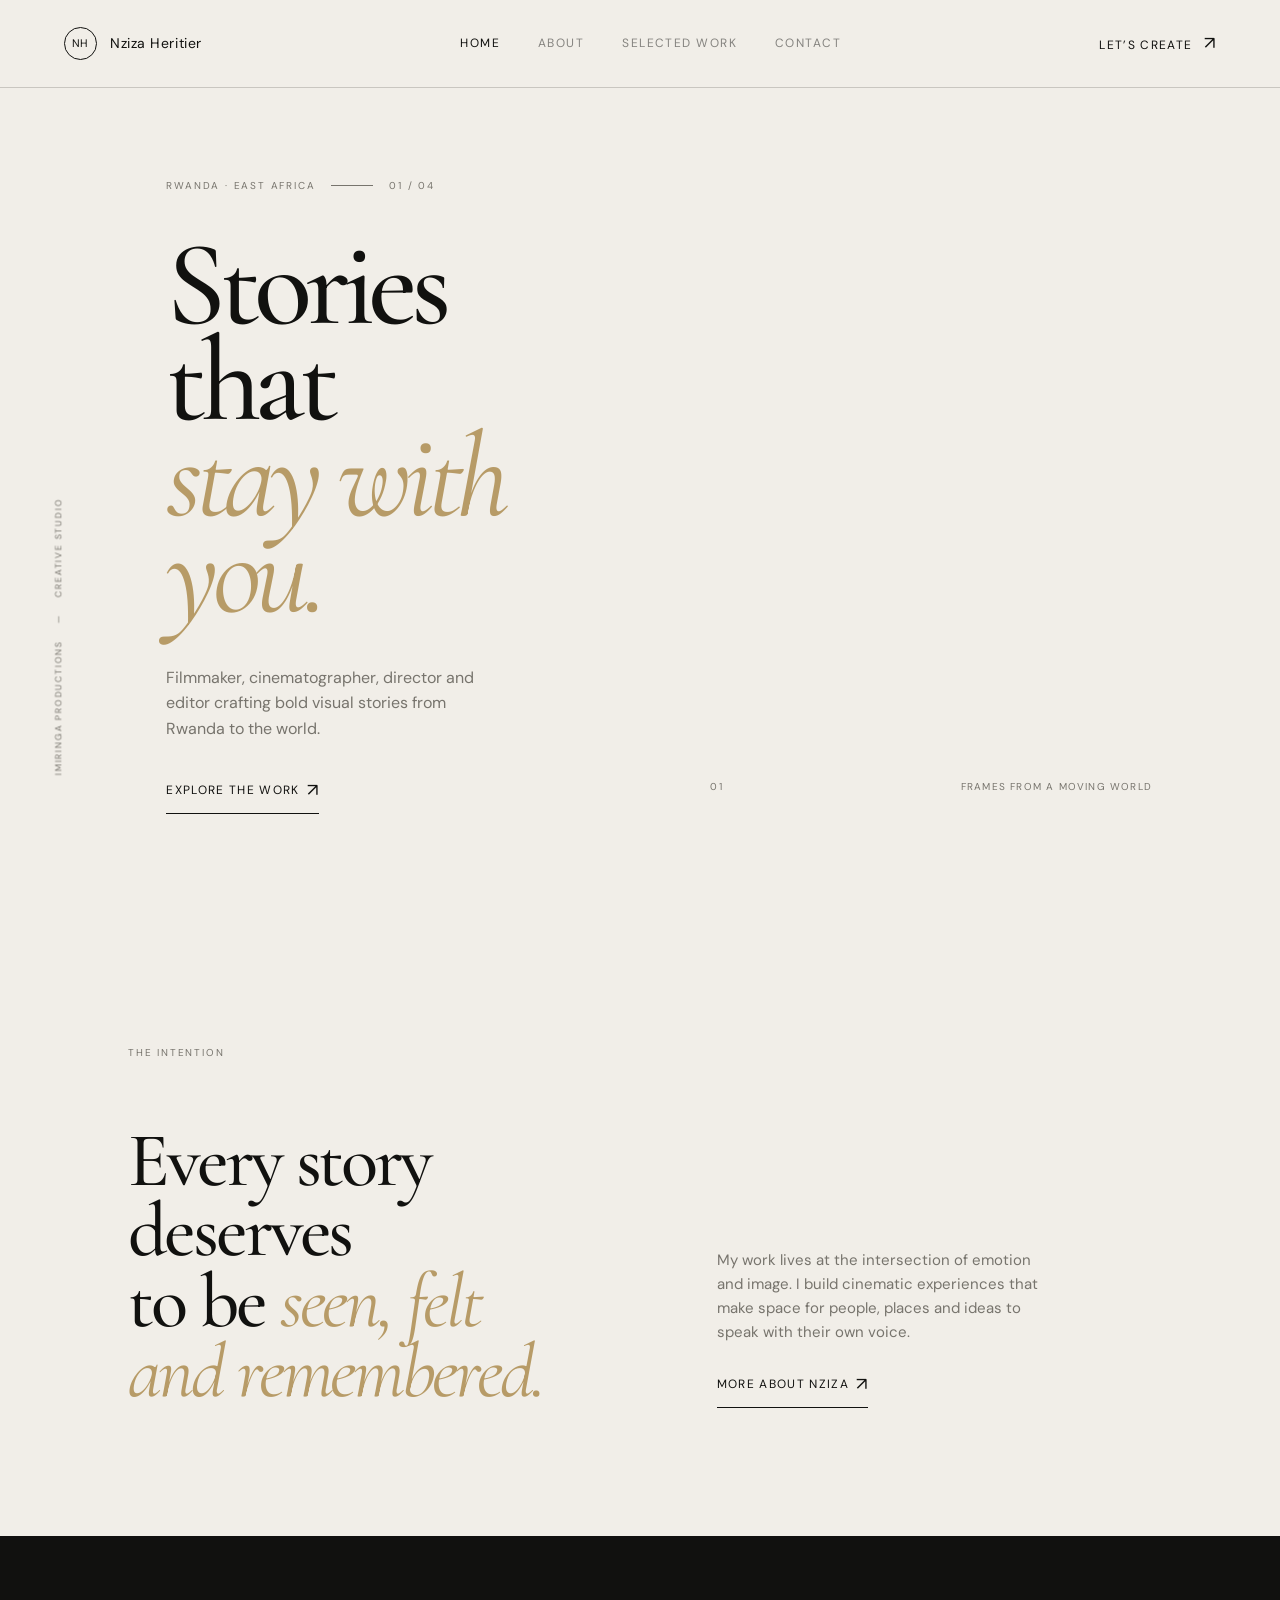
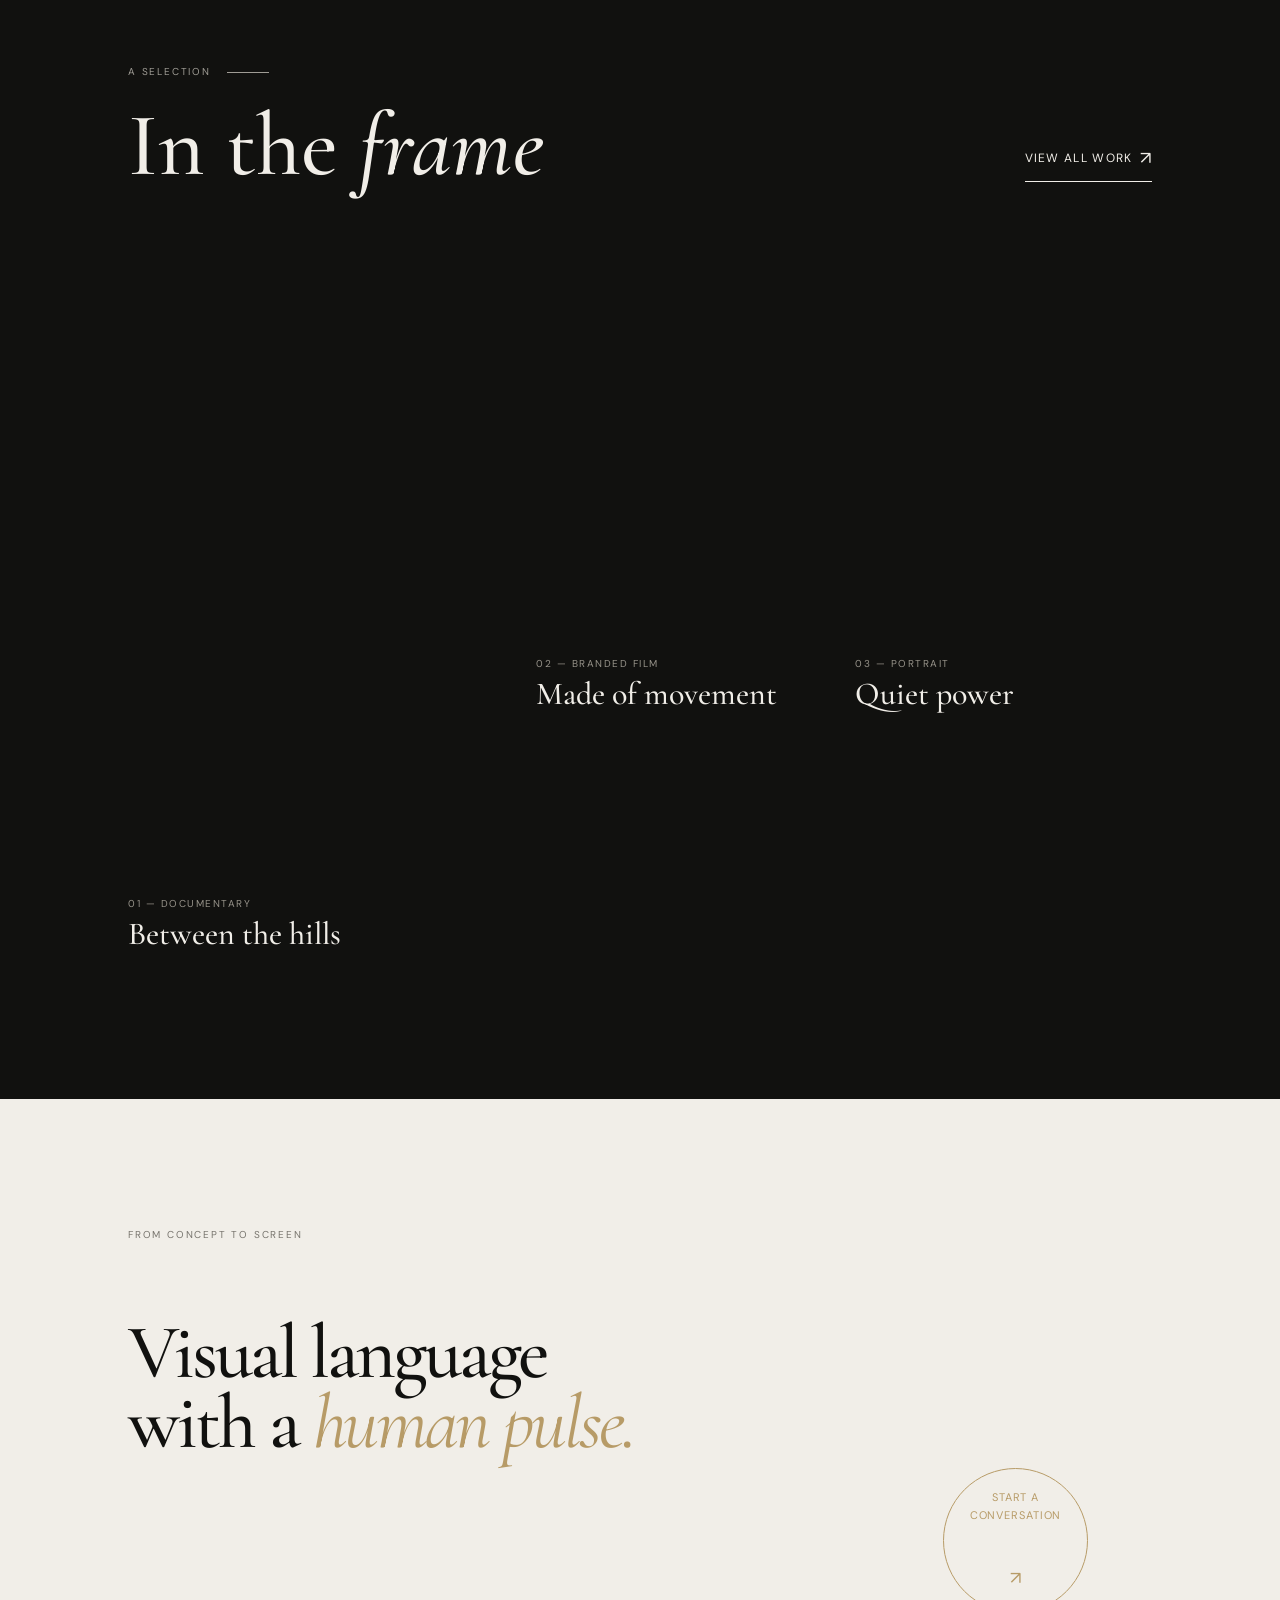
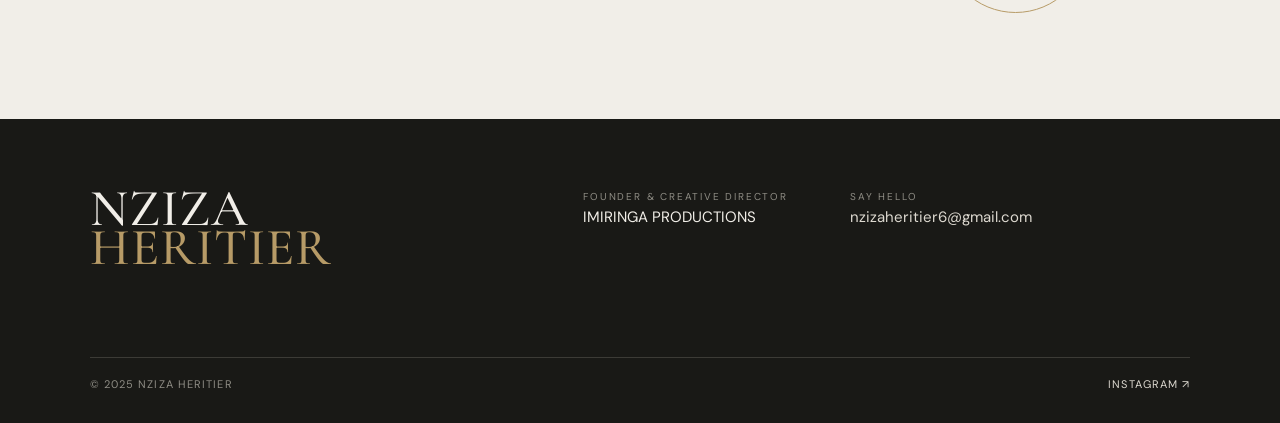
==== index.html @ 72ff12f5 "Create cinematic multi-page filmmaker portfolio website" ====
<!doctype html>
<html lang="en">
<head>
  <meta charset="UTF-8">
  <meta name="viewport" content="width=device-width, initial-scale=1.0">
  <meta name="description" content="Nziza Heritier — Rwandan filmmaker, cinematographer, director and editor. Founder of Imiringa Productions.">
  <meta name="theme-color" content="#11110f">
  <title>Nziza Heritier — Filmmaker & Cinematographer</title>
  <link rel="preconnect" href="https://fonts.googleapis.com">
  <link rel="preconnect" href="https://fonts.gstatic.com" crossorigin>
  <link href="https://fonts.googleapis.com/css2?family=Cormorant+Garamond:wght@400;500;600;700&family=DM+Sans:wght@400;500;600;700&display=swap" rel="stylesheet">
  <link rel="stylesheet" href="styles.css">
</head>
<body>
  <div class="cursor-glow"></div>
  <header class="site-header">
    <a class="brand" href="index.html" aria-label="Nziza Heritier home"><span>NH</span><em>Nziza Heritier</em></a>
    <button class="menu-toggle" aria-label="Open navigation"><span></span><span></span></button>
    <nav class="site-nav"><a class="active" href="index.html">Home</a><a href="about.html">About</a><a href="work.html">Selected work</a><a href="contact.html">Contact</a></nav>
    <a class="header-cta" href="contact.html">Let’s create <span>↗</span></a>
  </header>

  <main>
    <section class="hero home-hero">
      <div class="hero-copy reveal"><p class="eyebrow">Rwanda · East Africa <span class="line"></span> 01 / 04</p><h1>Stories that<br><i>stay with you.</i></h1><p class="hero-intro">Filmmaker, cinematographer, director and editor crafting bold visual stories from Rwanda to the world.</p><a class="text-link" href="work.html">Explore the work <span>↗</span></a></div>
      <div class="hero-image-wrap reveal delay-1"><div class="hero-image"></div><div class="image-caption"><span>01</span><span>Frames from a moving world</span></div></div>
      <div class="vertical-note">IMIRINGA PRODUCTIONS <span>—</span> CREATIVE STUDIO</div>
    </section>

    <section class="statement section-pad reveal"><p class="eyebrow">The intention</p><div class="statement-grid"><h2>Every story deserves<br>to be <i>seen, felt<br>and remembered.</i></h2><div><p>My work lives at the intersection of emotion and image. I build cinematic experiences that make space for people, places and ideas to speak with their own voice.</p><a class="text-link" href="about.html">More about Nziza <span>↗</span></a></div></div></section>

    <section class="selected section-pad dark-section"><div class="section-heading reveal"><div><p class="eyebrow">A selection <span class="line"></span></p><h2>In the <i>frame</i></h2></div><a class="text-link light-link" href="work.html">View all work <span>↗</span></a></div><div class="project-grid"><a class="project-card project-large reveal" href="work.html"><div class="project-photo photo-1"></div><div class="project-meta"><span>01 — Documentary</span><h3>Between the hills</h3></div></a><a class="project-card reveal delay-1" href="work.html"><div class="project-photo photo-2"></div><div class="project-meta"><span>02 — Branded film</span><h3>Made of movement</h3></div></a><a class="project-card reveal delay-2" href="work.html"><div class="project-photo photo-3"></div><div class="project-meta"><span>03 — Portrait</span><h3>Quiet power</h3></div></a></div></section>

    <section class="manifesto section-pad reveal"><p class="eyebrow">From concept to screen</p><h2>Visual language<br>with a <i>human pulse.</i></h2><a class="circle-link" href="contact.html">Start a<br>conversation <span>↗</span></a></section>
  </main>
  <footer class="site-footer"><div class="footer-brand">NZIZA<br><i>HERITIER</i></div><div><p class="eyebrow">Founder & Creative Director</p><p>IMIRINGA PRODUCTIONS</p></div><div><p class="eyebrow">Say hello</p><a href="mailto:nzizaheritier6@gmail.com">nzizaheritier6@gmail.com</a></div><div class="footer-bottom"><span>© 2025 Nziza Heritier</span><a href="https://www.instagram.com/heritier__nziza/" target="_blank" rel="noreferrer">Instagram ↗</a></div></footer>
  <script src="script.js"></script>
</body>
</html>
---- styles.css ----
*{box-sizing:border-box;margin:0;padding:0} :root{--ink:#11110f;--paper:#f1eee8;--muted:#77746d;--gold:#b79b67;--line:rgba(17,17,15,.18)}html{scroll-behavior:smooth}body{background:var(--paper);color:var(--ink);font-family:'DM Sans',sans-serif;font-size:15px;line-height:1.6;overflow-x:hidden}a{color:inherit;text-decoration:none}button{font:inherit}.site-header{height:88px;padding:0 5vw;display:flex;align-items:center;justify-content:space-between;border-bottom:1px solid var(--line);position:relative;z-index:5;background:var(--paper)}.brand{display:flex;gap:13px;align-items:center;font-size:14px}.brand span{display:grid;place-items:center;width:33px;height:33px;border:1px solid var(--ink);border-radius:50%;font-size:11px;letter-spacing:.08em}.brand em{font-style:normal;letter-spacing:.04em}.site-nav{display:flex;gap:38px;font-size:12px;text-transform:uppercase;letter-spacing:.12em}.site-nav a{opacity:.48;transition:.3s}.site-nav a:hover,.site-nav a.active{opacity:1}.header-cta,.text-link{font-size:12px;text-transform:uppercase;letter-spacing:.11em}.header-cta span,.text-link span{font-size:18px;margin-left:7px}.menu-toggle{display:none;background:none;border:0}.hero{min-height:calc(100vh - 88px);padding:7vw 10vw 8vw 13vw;display:grid;grid-template-columns:1fr 1fr;gap:8vw;position:relative;align-items:center}.eyebrow{font-size:10px;text-transform:uppercase;letter-spacing:.18em;color:var(--muted);display:flex;align-items:center;gap:16px}.line{height:1px;width:42px;background:currentColor;display:inline-block}.hero h1,.page-hero h1{font-family:'Cormorant Garamond',serif;font-size:clamp(72px,9.4vw,150px);font-weight:500;line-height:.8;letter-spacing:-.055em;margin:43px 0}.hero h1 i,.page-hero h1 i,.statement h2 i,.manifesto h2 i,.bio h2 i,.studio h2 i{font-weight:400;color:var(--gold)}.hero-intro{max-width:340px;color:var(--muted);font-size:16px;margin-bottom:35px}.text-link{display:inline-flex;align-items:center;border-bottom:1px solid var(--ink);padding-bottom:8px}.hero-image-wrap{position:relative}.hero-image,.portrait-photo{background:url('https://images.unsplash.com/photo-1485846234645-a62644f84728?auto=format&fit=crop&w=1200&q=85') center/cover;min-height:570px;filter:grayscale(100%);transition:filter .6s}.hero-image:hover,.portrait-photo:hover{filter:grayscale(20%)}.image-caption{display:flex;justify-content:space-between;font-size:10px;text-transform:uppercase;letter-spacing:.12em;color:var(--muted);padding-top:13px}.vertical-note{position:absolute;left:4vw;bottom:11vw;writing-mode:vertical-rl;transform:rotate(180deg);font-size:9px;letter-spacing:.2em;color:var(--muted)}.vertical-note span{padding:13px 0}.section-pad{padding:10vw 10vw}.statement-grid{display:grid;grid-template-columns:1fr 1fr;gap:12vw;margin-top:65px}.statement h2,.manifesto h2{font:500 clamp(48px,6vw,88px)/.92 'Cormorant Garamond',serif;letter-spacing:-.04em}.statement-grid>div{max-width:330px;align-self:end}.statement-grid p,.bio-copy>p,.studio-copy>p{color:var(--muted);margin-bottom:26px}.dark-section{background:var(--ink);color:var(--paper)}.dark-section .eyebrow,.dark-section .muted{color:#9f9c95}.section-heading{display:flex;justify-content:space-between;align-items:end;margin-bottom:70px}.section-heading h2{font:500 clamp(60px,7vw,100px)/.8 'Cormorant Garamond',serif;margin-top:30px}.light-link{border-color:var(--paper)}.project-grid{display:grid;grid-template-columns:1.3fr 1fr 1fr;gap:22px;align-items:start}.project-card{display:block}.project-large{margin-top:80px}.project-photo{height:380px;background-size:cover;background-position:center;filter:grayscale(100%);transition:.6s}.project-card:hover .project-photo,.gallery-item:hover .gallery-photo{filter:grayscale(15%);transform:scale(1.015)}.photo-1{background-image:url('https://images.unsplash.com/photo-1533929736458-ca588d08c8be?auto=format&fit=crop&w=1400&q=85')}.photo-2{background-image:url('https://images.unsplash.com/photo-1492684223066-81342ee5ff30?auto=format&fit=crop&w=1000&q=85')}.photo-3{background-image:url('https://images.unsplash.com/photo-1500648767791-00dcc994a43e?auto=format&fit=crop&w=1000&q=85')}.project-large .project-photo{height:540px}.project-meta{padding:18px 0}.project-meta span,.gallery-info>span{font-size:10px;text-transform:uppercase;letter-spacing:.15em;color:#97938a}.project-meta h3{font:500 32px 'Cormorant Garamond',serif}.manifesto{min-height:620px;position:relative}.manifesto h2{margin-top:75px}.circle-link{position:absolute;right:15%;bottom:17%;width:145px;height:145px;border:1px solid var(--gold);border-radius:50%;display:grid;place-items:center;text-align:center;font-size:11px;text-transform:uppercase;letter-spacing:.08em;color:var(--gold);transition:.4s}.circle-link:hover{background:var(--gold);color:var(--ink);transform:rotate(10deg)}.circle-link span{font-size:18px}.site-footer{background:#191916;color:var(--paper);padding:70px 7vw 30px;display:grid;grid-template-columns:2fr 1fr 1.5fr;gap:40px;position:relative}.site-footer .eyebrow{color:#8f8d85}.site-footer a{color:#ddd9d0}.footer-brand{font:500 52px/.75 'Cormorant Garamond',serif;letter-spacing:.02em}.footer-brand i{color:var(--gold);font-style:normal}.footer-bottom{grid-column:1/-1;border-top:1px solid #3c3b36;margin-top:50px;padding-top:18px;display:flex;justify-content:space-between;font-size:11px;color:#8f8d85;text-transform:uppercase;letter-spacing:.1em}.page-hero{padding-top:9vw;padding-bottom:10vw}.page-hero h1{margin-bottom:45px}.page-lede{max-width:455px;margin-left:30%;font-size:18px;color:var(--muted)}.bio{display:grid;grid-template-columns:1fr 1fr;gap:10vw;align-items:center}.portrait-photo{min-height:650px;background-image:url('https://avatars.githubusercontent.com/u/196375174?v=4')}.bio h2,.studio h2{font:500 clamp(60px,7vw,105px)/.78 'Cormorant Garamond',serif;margin:45px 0}.signature{font:italic 55px 'Cormorant Garamond',serif;color:var(--gold);margin-top:50px}.studio{display:grid;grid-template-columns:1fr 1.5fr;gap:15vw;align-items:center}.studio-mark{display:flex;flex-direction:column;align-items:center;gap:20px;letter-spacing:.25em;text-align:center;font-size:10px}.studio-mark img{width:130px;height:130px}.studio h2{margin-top:35px}.studio-copy>p{max-width:500px;color:#aaa79d}.service-list{display:grid;grid-template-columns:repeat(3,1fr);gap:50px;margin-top:70px}.service-list div{border-top:1px solid var(--line);padding-top:20px}.service-list span{color:var(--gold);font-size:12px}.service-list h3{font:500 36px 'Cormorant Garamond',serif;margin:30px 0 10px}.service-list p{color:var(--muted);max-width:220px}.work-title{padding-bottom:7vw}.work-gallery{padding-top:2vw}.gallery-item{display:grid;grid-template-columns:1.35fr 1fr;gap:10vw;align-items:center;margin-bottom:15vw}.gallery-item.reverse{grid-template-columns:1fr 1.35fr}.gallery-item.reverse .gallery-photo{order:2}.gallery-photo{height:580px;background-size:cover;background-position:center;filter:grayscale(100%);transition:.6s}.gallery-info h2{font:500 clamp(50px,6vw,90px)/.85 'Cormorant Garamond',serif;margin:28px 0}.gallery-info p{max-width:300px;color:var(--muted)}.contact-hero{padding-bottom:11vw}.contact-hero h1{margin-bottom:55px}.contact-details{display:grid;grid-template-columns:1.5fr 1.5fr 1fr;gap:7vw}.contact-block{border-top:1px solid #44433e;padding-top:25px}.big-link{display:block;font:400 clamp(21px,2.2vw,32px) 'Cormorant Garamond',serif;margin:25px 0}.big-link:hover,.social-link:hover{color:var(--gold)}.social-link{display:flex;justify-content:space-between;align-items:center;border-bottom:1px solid #44433e;padding:18px 0;font:25px 'Cormorant Garamond',serif}.instagram-icon{font:30px sans-serif}.reveal{opacity:0;transform:translateY(24px);animation:rise .9s forwards}.delay-1{animation-delay:.15s}.delay-2{animation-delay:.3s}@keyframes rise{to{opacity:1;transform:none}}@media(max-width:800px){.site-header{height:72px}.site-nav{display:none;position:absolute;top:72px;left:0;right:0;background:var(--paper);flex-direction:column;padding:30px 7vw;gap:20px;border-bottom:1px solid var(--line)}.site-nav.open{display:flex}.header-cta{display:none}.menu-toggle{display:flex;flex-direction:column;gap:6px}.menu-toggle span{width:24px;height:1px;background:var(--ink)}.hero{display:block;padding:18vw 7vw 20vw;min-height:auto}.hero h1{font-size:80px;margin:38px 0}.hero-image-wrap{margin-top:65px}.hero-image{min-height:450px}.vertical-note{display:none}.section-pad{padding:20vw 7vw}.statement-grid,.bio,.studio,.contact-details{grid-template-columns:1fr;gap:55px}.statement-grid{margin-top:40px}.project-grid{grid-template-columns:1fr;gap:40px}.project-large{margin-top:0}.project-photo,.project-large .project-photo{height:420px}.section-heading{display:block;margin-bottom:45px}.section-heading .text-link{margin-top:30px}.manifesto{min-height:550px}.circle-link{right:10%;bottom:12%}.site-footer{grid-template-columns:1fr;gap:28px;padding:55px 7vw 25px}.footer-bottom{grid-column:auto;margin-top:25px;flex-direction:column;gap:12px}.page-hero{padding-top:20vw}.page-hero h1{font-size:80px}.page-lede{margin-left:0}.portrait-photo{min-height:470px}.bio h2,.studio h2{margin:20px 0 35px}.service-list{grid-template-columns:1fr;gap:25px;margin-top:45px}.gallery-item,.gallery-item.reverse{grid-template-columns:1fr;gap:35px;margin-bottom:25vw}.gallery-item.reverse .gallery-photo{order:0}.gallery-photo{height:400px}.gallery-info h2{font-size:62px}.contact-hero h1{font-size:72px}}
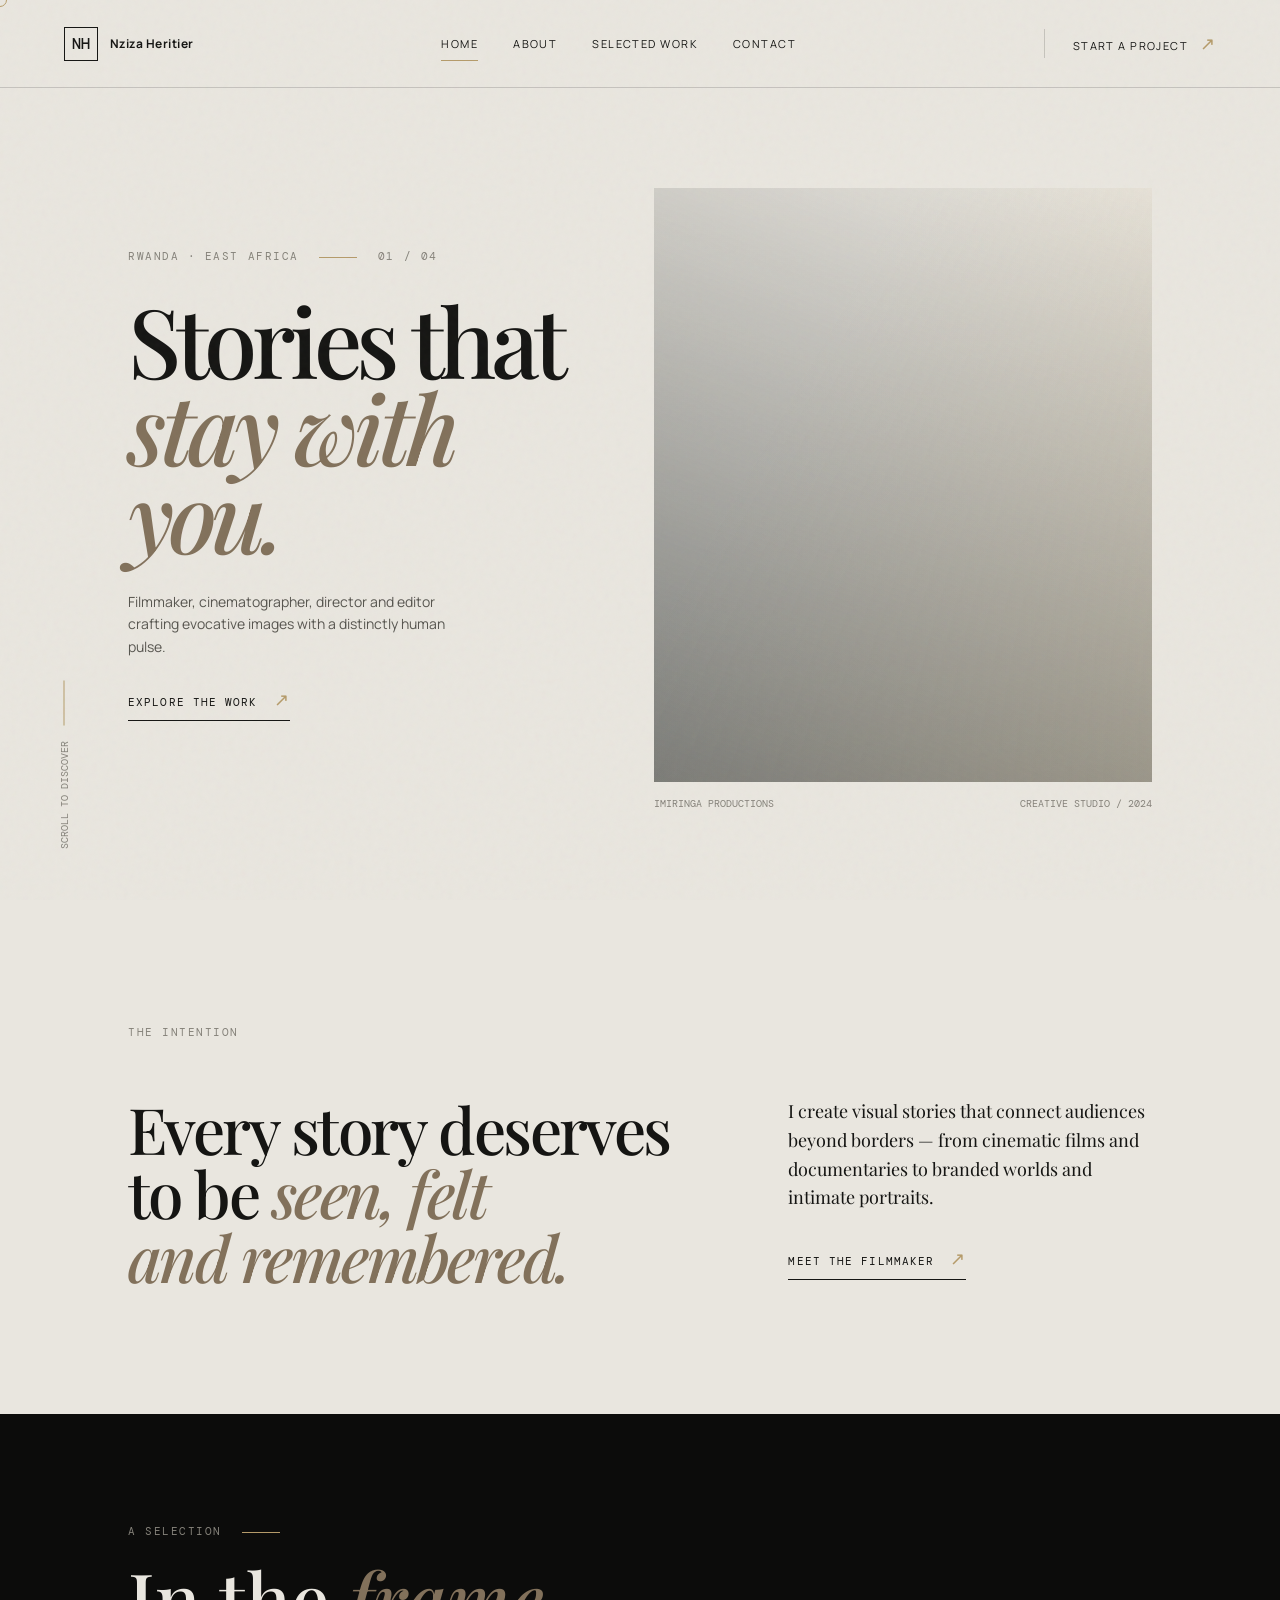
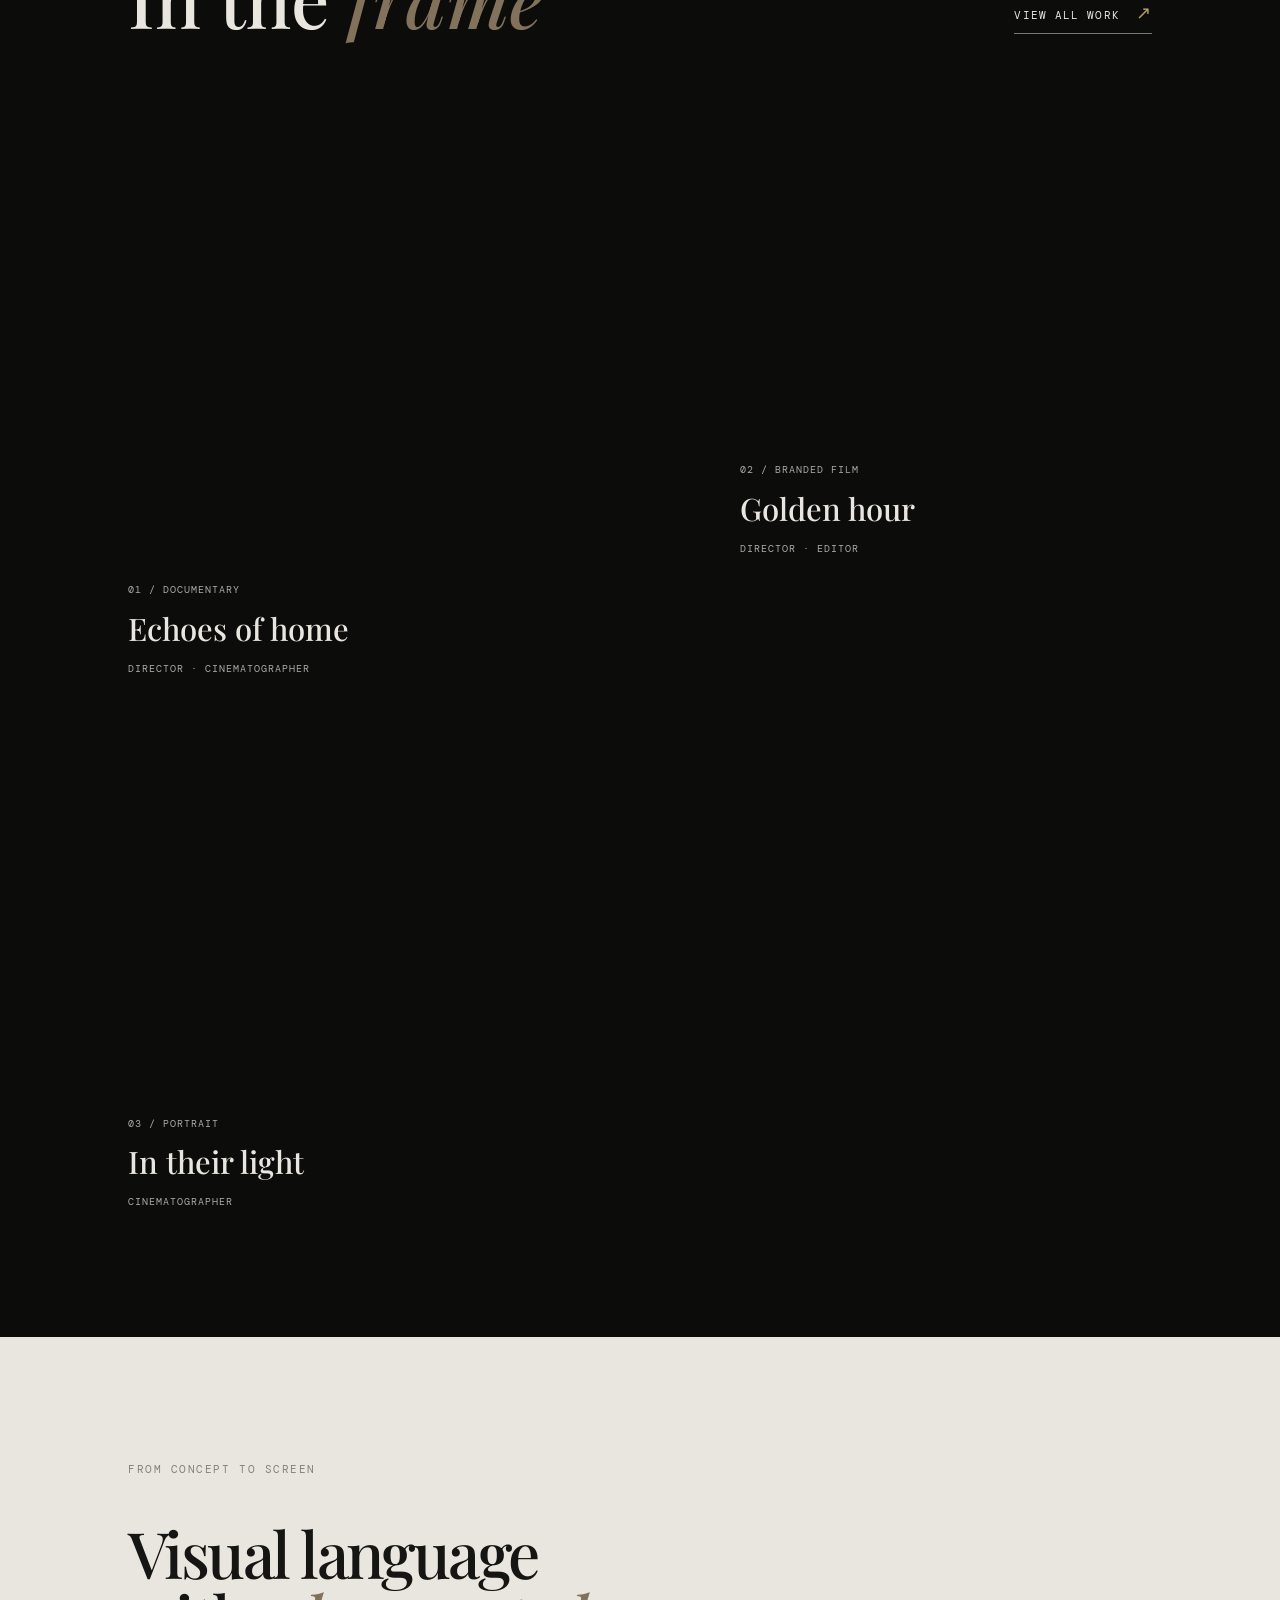
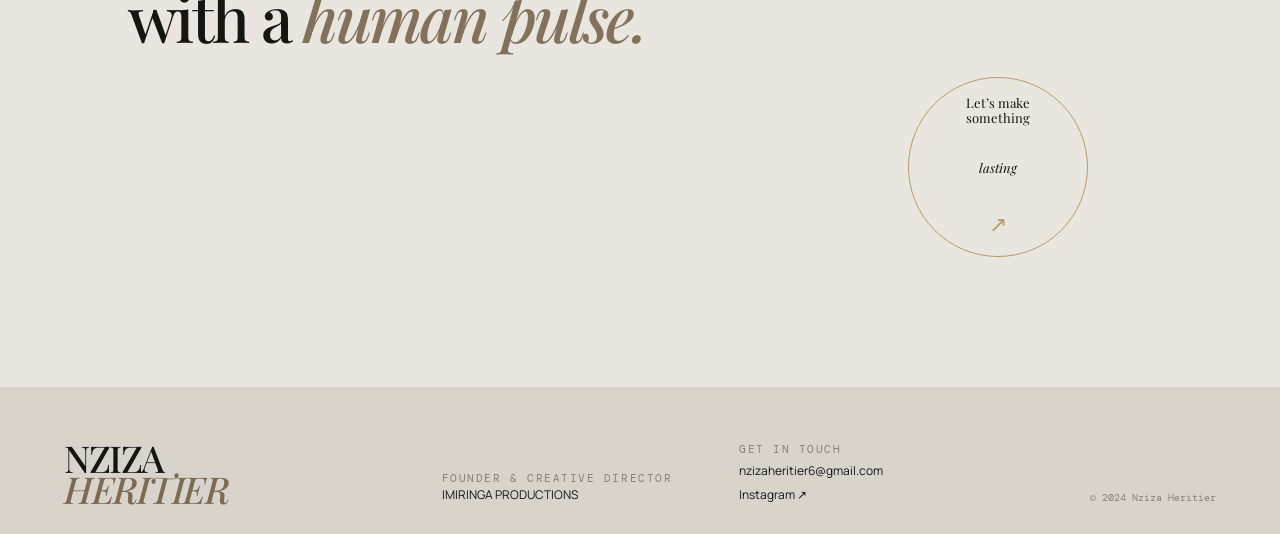
==== commit 398c605e: "Create cinematic luxury portfolio website for Nziza Heritier and Imiringa Productions." ====
--- a/index.html
+++ b/index.html
@@ -4,36 +4,32 @@
   <meta charset="UTF-8">
   <meta name="viewport" content="width=device-width, initial-scale=1.0">
   <meta name="description" content="Nziza Heritier — Rwandan filmmaker, cinematographer, director and editor. Founder of Imiringa Productions.">
-  <meta name="theme-color" content="#11110f">
+  <meta name="theme-color" content="#0c0c0b">
   <title>Nziza Heritier — Filmmaker & Cinematographer</title>
   <link rel="preconnect" href="https://fonts.googleapis.com">
   <link rel="preconnect" href="https://fonts.gstatic.com" crossorigin>
-  <link href="https://fonts.googleapis.com/css2?family=Cormorant+Garamond:wght@400;500;600;700&family=DM+Sans:wght@400;500;600;700&display=swap" rel="stylesheet">
+  <link href="https://fonts.googleapis.com/css2?family=DM+Mono:wght@400;500&family=Manrope:wght@400;500;600;700&family=Playfair+Display:ital,wght@0,500;0,600;1,500;1,600&display=swap" rel="stylesheet">
   <link rel="stylesheet" href="styles.css">
 </head>
 <body>
-  <div class="cursor-glow"></div>
+  <div class="noise"></div><div class="cursor"></div>
   <header class="site-header">
-    <a class="brand" href="index.html" aria-label="Nziza Heritier home"><span>NH</span><em>Nziza Heritier</em></a>
-    <button class="menu-toggle" aria-label="Open navigation"><span></span><span></span></button>
+    <a class="logo" href="index.html"><span>NH</span><b>Nziza Heritier</b></a>
+    <button class="menu-toggle" aria-label="Toggle navigation"><i></i><i></i></button>
     <nav class="site-nav"><a class="active" href="index.html">Home</a><a href="about.html">About</a><a href="work.html">Selected work</a><a href="contact.html">Contact</a></nav>
-    <a class="header-cta" href="contact.html">Let’s create <span>↗</span></a>
+    <a class="nav-cta" href="contact.html">Start a project <span>↗</span></a>
   </header>
-
   <main>
     <section class="hero home-hero">
-      <div class="hero-copy reveal"><p class="eyebrow">Rwanda · East Africa <span class="line"></span> 01 / 04</p><h1>Stories that<br><i>stay with you.</i></h1><p class="hero-intro">Filmmaker, cinematographer, director and editor crafting bold visual stories from Rwanda to the world.</p><a class="text-link" href="work.html">Explore the work <span>↗</span></a></div>
-      <div class="hero-image-wrap reveal delay-1"><div class="hero-image"></div><div class="image-caption"><span>01</span><span>Frames from a moving world</span></div></div>
-      <div class="vertical-note">IMIRINGA PRODUCTIONS <span>—</span> CREATIVE STUDIO</div>
+      <div class="hero-content reveal"><p class="kicker">Rwanda · East Africa <span></span> 01 / 04</p><h1>Stories that<br><em>stay with you.</em></h1><p class="hero-desc">Filmmaker, cinematographer, director and editor crafting evocative images with a distinctly human pulse.</p><a class="text-link" href="work.html">Explore the work <span>↗</span></a></div>
+      <div class="hero-visual reveal delay-1"><div class="hero-image"></div><div class="image-meta"><span>IMIRINGA PRODUCTIONS</span><span>Creative studio / 2024</span></div></div>
+      <div class="scroll-cue"><span>Scroll to discover</span><i></i></div>
     </section>
-
-    <section class="statement section-pad reveal"><p class="eyebrow">The intention</p><div class="statement-grid"><h2>Every story deserves<br>to be <i>seen, felt<br>and remembered.</i></h2><div><p>My work lives at the intersection of emotion and image. I build cinematic experiences that make space for people, places and ideas to speak with their own voice.</p><a class="text-link" href="about.html">More about Nziza <span>↗</span></a></div></div></section>
-
-    <section class="selected section-pad dark-section"><div class="section-heading reveal"><div><p class="eyebrow">A selection <span class="line"></span></p><h2>In the <i>frame</i></h2></div><a class="text-link light-link" href="work.html">View all work <span>↗</span></a></div><div class="project-grid"><a class="project-card project-large reveal" href="work.html"><div class="project-photo photo-1"></div><div class="project-meta"><span>01 — Documentary</span><h3>Between the hills</h3></div></a><a class="project-card reveal delay-1" href="work.html"><div class="project-photo photo-2"></div><div class="project-meta"><span>02 — Branded film</span><h3>Made of movement</h3></div></a><a class="project-card reveal delay-2" href="work.html"><div class="project-photo photo-3"></div><div class="project-meta"><span>03 — Portrait</span><h3>Quiet power</h3></div></a></div></section>
-
-    <section class="manifesto section-pad reveal"><p class="eyebrow">From concept to screen</p><h2>Visual language<br>with a <i>human pulse.</i></h2><a class="circle-link" href="contact.html">Start a<br>conversation <span>↗</span></a></section>
+    <section class="intro section-pad reveal"><p class="kicker">The intention</p><div class="intro-grid"><h2>Every story deserves<br>to be <em>seen, felt<br>and remembered.</em></h2><div><p class="large-copy">I create visual stories that connect audiences beyond borders — from cinematic films and documentaries to branded worlds and intimate portraits.</p><a class="text-link" href="about.html">Meet the filmmaker <span>↗</span></a></div></div></section>
+    <section class="dark-section section-pad selected"><div class="section-top reveal"><div><p class="kicker">A selection <span></span></p><h2>In the <em>frame</em></h2></div><a class="text-link light" href="work.html">View all work <span>↗</span></a></div><div class="project-grid"><a class="project-card project-a reveal" href="work.html"><div class="project-image"></div><div class="project-info"><span>01 / Documentary</span><h3>Echoes of home</h3><small>Director · Cinematographer</small></div></a><a class="project-card project-b reveal delay-1" href="work.html"><div class="project-image"></div><div class="project-info"><span>02 / Branded film</span><h3>Golden hour</h3><small>Director · Editor</small></div></a><a class="project-card project-c reveal delay-2" href="work.html"><div class="project-image"></div><div class="project-info"><span>03 / Portrait</span><h3>In their light</h3><small>Cinematographer</small></div></a></div></section>
+    <section class="closing section-pad reveal"><p class="kicker">From concept to screen</p><h2>Visual language<br>with a <em>human pulse.</em></h2><a class="round-link" href="contact.html">Let’s make<br>something <em>lasting</em> <b>↗</b></a></section>
   </main>
-  <footer class="site-footer"><div class="footer-brand">NZIZA<br><i>HERITIER</i></div><div><p class="eyebrow">Founder & Creative Director</p><p>IMIRINGA PRODUCTIONS</p></div><div><p class="eyebrow">Say hello</p><a href="mailto:nzizaheritier6@gmail.com">nzizaheritier6@gmail.com</a></div><div class="footer-bottom"><span>© 2025 Nziza Heritier</span><a href="https://www.instagram.com/heritier__nziza/" target="_blank" rel="noreferrer">Instagram ↗</a></div></footer>
+  <footer class="footer"><div class="footer-name">NZIZA<br><em>HERITIER</em></div><div><p class="kicker">Founder & Creative Director</p><p>IMIRINGA PRODUCTIONS</p></div><div><p class="kicker">Get in touch</p><a href="mailto:nzizaheritier6@gmail.com">nzizaheritier6@gmail.com</a><a href="https://www.instagram.com/heritier__nziza/" target="_blank" rel="noreferrer">Instagram ↗</a></div><small>© 2024 Nziza Heritier</small></footer>
   <script src="script.js"></script>
 </body>
 </html>
--- a/styles.css
+++ b/styles.css
@@ -1 +1 @@
-*{box-sizing:border-box;margin:0;padding:0} :root{--ink:#11110f;--paper:#f1eee8;--muted:#77746d;--gold:#b79b67;--line:rgba(17,17,15,.18)}html{scroll-behavior:smooth}body{background:var(--paper);color:var(--ink);font-family:'DM Sans',sans-serif;font-size:15px;line-height:1.6;overflow-x:hidden}a{color:inherit;text-decoration:none}button{font:inherit}.site-header{height:88px;padding:0 5vw;display:flex;align-items:center;justify-content:space-between;border-bottom:1px solid var(--line);position:relative;z-index:5;background:var(--paper)}.brand{display:flex;gap:13px;align-items:center;font-size:14px}.brand span{display:grid;place-items:center;width:33px;height:33px;border:1px solid var(--ink);border-radius:50%;font-size:11px;letter-spacing:.08em}.brand em{font-style:normal;letter-spacing:.04em}.site-nav{display:flex;gap:38px;font-size:12px;text-transform:uppercase;letter-spacing:.12em}.site-nav a{opacity:.48;transition:.3s}.site-nav a:hover,.site-nav a.active{opacity:1}.header-cta,.text-link{font-size:12px;text-transform:uppercase;letter-spacing:.11em}.header-cta span,.text-link span{font-size:18px;margin-left:7px}.menu-toggle{display:none;background:none;border:0}.hero{min-height:calc(100vh - 88px);padding:7vw 10vw 8vw 13vw;display:grid;grid-template-columns:1fr 1fr;gap:8vw;position:relative;align-items:center}.eyebrow{font-size:10px;text-transform:uppercase;letter-spacing:.18em;color:var(--muted);display:flex;align-items:center;gap:16px}.line{height:1px;width:42px;background:currentColor;display:inline-block}.hero h1,.page-hero h1{font-family:'Cormorant Garamond',serif;font-size:clamp(72px,9.4vw,150px);font-weight:500;line-height:.8;letter-spacing:-.055em;margin:43px 0}.hero h1 i,.page-hero h1 i,.statement h2 i,.manifesto h2 i,.bio h2 i,.studio h2 i{font-weight:400;color:var(--gold)}.hero-intro{max-width:340px;color:var(--muted);font-size:16px;margin-bottom:35px}.text-link{display:inline-flex;align-items:center;border-bottom:1px solid var(--ink);padding-bottom:8px}.hero-image-wrap{position:relative}.hero-image,.portrait-photo{background:url('https://images.unsplash.com/photo-1485846234645-a62644f84728?auto=format&fit=crop&w=1200&q=85') center/cover;min-height:570px;filter:grayscale(100%);transition:filter .6s}.hero-image:hover,.portrait-photo:hover{filter:grayscale(20%)}.image-caption{display:flex;justify-content:space-between;font-size:10px;text-transform:uppercase;letter-spacing:.12em;color:var(--muted);padding-top:13px}.vertical-note{position:absolute;left:4vw;bottom:11vw;writing-mode:vertical-rl;transform:rotate(180deg);font-size:9px;letter-spacing:.2em;color:var(--muted)}.vertical-note span{padding:13px 0}.section-pad{padding:10vw 10vw}.statement-grid{display:grid;grid-template-columns:1fr 1fr;gap:12vw;margin-top:65px}.statement h2,.manifesto h2{font:500 clamp(48px,6vw,88px)/.92 'Cormorant Garamond',serif;letter-spacing:-.04em}.statement-grid>div{max-width:330px;align-self:end}.statement-grid p,.bio-copy>p,.studio-copy>p{color:var(--muted);margin-bottom:26px}.dark-section{background:var(--ink);color:var(--paper)}.dark-section .eyebrow,.dark-section .muted{color:#9f9c95}.section-heading{display:flex;justify-content:space-between;align-items:end;margin-bottom:70px}.section-heading h2{font:500 clamp(60px,7vw,100px)/.8 'Cormorant Garamond',serif;margin-top:30px}.light-link{border-color:var(--paper)}.project-grid{display:grid;grid-template-columns:1.3fr 1fr 1fr;gap:22px;align-items:start}.project-card{display:block}.project-large{margin-top:80px}.project-photo{height:380px;background-size:cover;background-position:center;filter:grayscale(100%);transition:.6s}.project-card:hover .project-photo,.gallery-item:hover .gallery-photo{filter:grayscale(15%);transform:scale(1.015)}.photo-1{background-image:url('https://images.unsplash.com/photo-1533929736458-ca588d08c8be?auto=format&fit=crop&w=1400&q=85')}.photo-2{background-image:url('https://images.unsplash.com/photo-1492684223066-81342ee5ff30?auto=format&fit=crop&w=1000&q=85')}.photo-3{background-image:url('https://images.unsplash.com/photo-1500648767791-00dcc994a43e?auto=format&fit=crop&w=1000&q=85')}.project-large .project-photo{height:540px}.project-meta{padding:18px 0}.project-meta span,.gallery-info>span{font-size:10px;text-transform:uppercase;letter-spacing:.15em;color:#97938a}.project-meta h3{font:500 32px 'Cormorant Garamond',serif}.manifesto{min-height:620px;position:relative}.manifesto h2{margin-top:75px}.circle-link{position:absolute;right:15%;bottom:17%;width:145px;height:145px;border:1px solid var(--gold);border-radius:50%;display:grid;place-items:center;text-align:center;font-size:11px;text-transform:uppercase;letter-spacing:.08em;color:var(--gold);transition:.4s}.circle-link:hover{background:var(--gold);color:var(--ink);transform:rotate(10deg)}.circle-link span{font-size:18px}.site-footer{background:#191916;color:var(--paper);padding:70px 7vw 30px;display:grid;grid-template-columns:2fr 1fr 1.5fr;gap:40px;position:relative}.site-footer .eyebrow{color:#8f8d85}.site-footer a{color:#ddd9d0}.footer-brand{font:500 52px/.75 'Cormorant Garamond',serif;letter-spacing:.02em}.footer-brand i{color:var(--gold);font-style:normal}.footer-bottom{grid-column:1/-1;border-top:1px solid #3c3b36;margin-top:50px;padding-top:18px;display:flex;justify-content:space-between;font-size:11px;color:#8f8d85;text-transform:uppercase;letter-spacing:.1em}.page-hero{padding-top:9vw;padding-bottom:10vw}.page-hero h1{margin-bottom:45px}.page-lede{max-width:455px;margin-left:30%;font-size:18px;color:var(--muted)}.bio{display:grid;grid-template-columns:1fr 1fr;gap:10vw;align-items:center}.portrait-photo{min-height:650px;background-image:url('https://avatars.githubusercontent.com/u/196375174?v=4')}.bio h2,.studio h2{font:500 clamp(60px,7vw,105px)/.78 'Cormorant Garamond',serif;margin:45px 0}.signature{font:italic 55px 'Cormorant Garamond',serif;color:var(--gold);margin-top:50px}.studio{display:grid;grid-template-columns:1fr 1.5fr;gap:15vw;align-items:center}.studio-mark{display:flex;flex-direction:column;align-items:center;gap:20px;letter-spacing:.25em;text-align:center;font-size:10px}.studio-mark img{width:130px;height:130px}.studio h2{margin-top:35px}.studio-copy>p{max-width:500px;color:#aaa79d}.service-list{display:grid;grid-template-columns:repeat(3,1fr);gap:50px;margin-top:70px}.service-list div{border-top:1px solid var(--line);padding-top:20px}.service-list span{color:var(--gold);font-size:12px}.service-list h3{font:500 36px 'Cormorant Garamond',serif;margin:30px 0 10px}.service-list p{color:var(--muted);max-width:220px}.work-title{padding-bottom:7vw}.work-gallery{padding-top:2vw}.gallery-item{display:grid;grid-template-columns:1.35fr 1fr;gap:10vw;align-items:center;margin-bottom:15vw}.gallery-item.reverse{grid-template-columns:1fr 1.35fr}.gallery-item.reverse .gallery-photo{order:2}.gallery-photo{height:580px;background-size:cover;background-position:center;filter:grayscale(100%);transition:.6s}.gallery-info h2{font:500 clamp(50px,6vw,90px)/.85 'Cormorant Garamond',serif;margin:28px 0}.gallery-info p{max-width:300px;color:var(--muted)}.contact-hero{padding-bottom:11vw}.contact-hero h1{margin-bottom:55px}.contact-details{display:grid;grid-template-columns:1.5fr 1.5fr 1fr;gap:7vw}.contact-block{border-top:1px solid #44433e;padding-top:25px}.big-link{display:block;font:400 clamp(21px,2.2vw,32px) 'Cormorant Garamond',serif;margin:25px 0}.big-link:hover,.social-link:hover{color:var(--gold)}.social-link{display:flex;justify-content:space-between;align-items:center;border-bottom:1px solid #44433e;padding:18px 0;font:25px 'Cormorant Garamond',serif}.instagram-icon{font:30px sans-serif}.reveal{opacity:0;transform:translateY(24px);animation:rise .9s forwards}.delay-1{animation-delay:.15s}.delay-2{animation-delay:.3s}@keyframes rise{to{opacity:1;transform:none}}@media(max-width:800px){.site-header{height:72px}.site-nav{display:none;position:absolute;top:72px;left:0;right:0;background:var(--paper);flex-direction:column;padding:30px 7vw;gap:20px;border-bottom:1px solid var(--line)}.site-nav.open{display:flex}.header-cta{display:none}.menu-toggle{display:flex;flex-direction:column;gap:6px}.menu-toggle span{width:24px;height:1px;background:var(--ink)}.hero{display:block;padding:18vw 7vw 20vw;min-height:auto}.hero h1{font-size:80px;margin:38px 0}.hero-image-wrap{margin-top:65px}.hero-image{min-height:450px}.vertical-note{display:none}.section-pad{padding:20vw 7vw}.statement-grid,.bio,.studio,.contact-details{grid-template-columns:1fr;gap:55px}.statement-grid{margin-top:40px}.project-grid{grid-template-columns:1fr;gap:40px}.project-large{margin-top:0}.project-photo,.project-large .project-photo{height:420px}.section-heading{display:block;margin-bottom:45px}.section-heading .text-link{margin-top:30px}.manifesto{min-height:550px}.circle-link{right:10%;bottom:12%}.site-footer{grid-template-columns:1fr;gap:28px;padding:55px 7vw 25px}.footer-bottom{grid-column:auto;margin-top:25px;flex-direction:column;gap:12px}.page-hero{padding-top:20vw}.page-hero h1{font-size:80px}.page-lede{margin-left:0}.portrait-photo{min-height:470px}.bio h2,.studio h2{margin:20px 0 35px}.service-list{grid-template-columns:1fr;gap:25px;margin-top:45px}.gallery-item,.gallery-item.reverse{grid-template-columns:1fr;gap:35px;margin-bottom:25vw}.gallery-item.reverse .gallery-photo{order:0}.gallery-photo{height:400px}.gallery-info h2{font-size:62px}.contact-hero h1{font-size:72px}}
+*{box-sizing:border-box;margin:0;padding:0}:root{--black:#0c0c0b;--paper:#e9e6df;--ink:#151513;--muted:#85827a;--gold:#b59b6a;--line:rgba(21,21,19,.17)}html{scroll-behavior:smooth}body{background:var(--paper);color:var(--ink);font-family:Manrope,Arial,sans-serif;font-size:14px;line-height:1.6;overflow-x:hidden}.noise{position:fixed;inset:0;pointer-events:none;opacity:.04;z-index:20;background-image:url("data:image/svg+xml,%3Csvg viewBox='0 0 180 180' xmlns='http://www.w3.org/2000/svg'%3E%3Cfilter id='n'%3E%3CfeTurbulence type='fractalNoise' baseFrequency='.8' numOctaves='4' stitchTiles='stitch'/%3E%3C/filter%3E%3Crect width='100%25' height='100%25' filter='url(%23n)' opacity='.8'/%3E%3C/svg%3E")}.cursor{position:fixed;width:14px;height:14px;border:1px solid var(--gold);border-radius:50%;pointer-events:none;z-index:30;transform:translate(-50%,-50%);transition:transform .15s ease,background .2s}.site-header{height:88px;padding:0 5vw;display:flex;align-items:center;justify-content:space-between;border-bottom:1px solid var(--line);position:relative;z-index:10}.logo{display:flex;align-items:center;gap:12px;text-decoration:none;color:var(--ink)}.logo span{font:500 15px 'DM Mono';border:1px solid var(--ink);width:34px;height:34px;display:grid;place-items:center}.logo b{font-size:12px;letter-spacing:.04em}.site-nav{display:flex;gap:35px}.site-nav a,.nav-cta{color:var(--ink);text-decoration:none;font-size:11px;text-transform:uppercase;letter-spacing:.13em;position:relative}.site-nav a:after{content:'';position:absolute;bottom:-9px;left:0;width:0;height:1px;background:var(--gold);transition:.3s}.site-nav a:hover:after,.site-nav a.active:after{width:100%}.nav-cta{border-left:1px solid var(--line);padding-left:28px}.nav-cta span,.text-link span{color:var(--gold);font-size:18px;margin-left:8px}.menu-toggle{display:none;background:none;border:0}.kicker{font:11px 'DM Mono';text-transform:uppercase;letter-spacing:.14em;color:var(--muted)}.kicker span{display:inline-block;width:38px;height:1px;background:var(--gold);vertical-align:middle;margin:0 12px}.hero{min-height:calc(100vh - 88px);position:relative;padding:9vh 10vw 11vh;display:flex;align-items:center;gap:7vw}.hero-content{width:43%;position:relative;z-index:1}.hero h1,.page-title h1,.contact-hero h1{font:500 clamp(54px,7.5vw,108px)/.91 'Playfair Display';letter-spacing:-.055em;margin:33px 0}.hero h1 em,.page-title h1 em,.contact-hero h1 em,h2 em{font-style:italic;color:#82715b}.hero-desc{max-width:330px;color:#57554f;margin:0 0 30px}.text-link{display:inline-block;color:var(--ink);font:11px 'DM Mono';text-transform:uppercase;letter-spacing:.1em;text-decoration:none;border-bottom:1px solid var(--ink);padding-bottom:8px}.hero-visual{height:min(66vh,680px);width:49%;position:relative}.hero-image,.about-photo{height:100%;background:linear-gradient(20deg,rgba(9,17,17,.5),transparent),url('https://images.unsplash.com/photo-1485846234645-a62644f84728?auto=format&fit=crop&w=1400&q=85') center/cover;filter:saturate(.65)}.hero-image:after{content:'';position:absolute;inset:0;background:linear-gradient(120deg,transparent 30%,rgba(200,160,80,.18))}.image-meta{display:flex;justify-content:space-between;position:absolute;bottom:-28px;left:0;right:0;font:10px 'DM Mono';color:var(--muted);text-transform:uppercase}.scroll-cue{position:absolute;bottom:5vh;left:5vw;display:flex;align-items:center;gap:15px;font:10px 'DM Mono';text-transform:uppercase;color:var(--muted);transform:rotate(-90deg);transform-origin:left}.scroll-cue i{display:block;width:45px;height:1px;background:var(--gold)}.section-pad{padding:125px 10vw}.intro-grid{display:grid;grid-template-columns:1.2fr .8fr;gap:9vw;margin-top:58px}.intro h2,.closing h2,.contact-note h2{font:500 clamp(38px,5vw,72px)/1 'Playfair Display';letter-spacing:-.04em}.large-copy{font:18px/1.6 'Playfair Display';max-width:420px;margin-bottom:35px}.dark-section{background:var(--black);color:var(--paper)}.selected{padding-top:110px}.section-top{display:flex;justify-content:space-between;align-items:end;margin-bottom:65px}.section-top h2{font:500 clamp(45px,6vw,76px)/.95 'Playfair Display';margin-top:24px}.light{color:var(--paper);border-color:#777}.project-grid{display:grid;grid-template-columns:1.15fr .85fr;gap:55px}.project-card{text-decoration:none;color:inherit}.project-card:nth-child(3){grid-column:1/2;margin-top:10px}.project-image{height:460px;background-position:center;background-size:cover;filter:grayscale(.3);transition:transform .7s,filter .7s}.project-card:hover .project-image{transform:scale(.97);filter:grayscale(0)}.project-b .project-image{height:340px;background-image:url('https://images.unsplash.com/photo-1500534623283-312aade485b7?auto=format&fit=crop&w=1000&q=85')}.project-a .project-image{background-image:url('https://images.unsplash.com/photo-1516035069371-29a1b244cc32?auto=format&fit=crop&w=1200&q=85')}.project-c .project-image{height:350px;background-image:url('https://images.unsplash.com/photo-1488426862026-3ee34a7d66df?auto=format&fit=crop&w=1000&q=85')}.project-info{padding-top:18px}.project-info span,.project-info small,.work-details span,.work-details small{font:10px 'DM Mono';text-transform:uppercase;letter-spacing:.1em;color:var(--muted)}.dark-section .project-info span,.dark-section .project-info small{color:#aaa}.project-info h3{font:500 31px 'Playfair Display';margin:7px 0}.closing{min-height:650px;position:relative}.closing h2{margin-top:45px}.round-link{position:absolute;right:15%;bottom:20%;width:180px;height:180px;border:1px solid var(--gold);border-radius:50%;display:grid;place-items:center;text-align:center;text-decoration:none;color:var(--ink);font:13px 'Playfair Display';line-height:1.2;transition:.4s}.round-link:hover{background:var(--gold);transform:rotate(10deg)}.round-link em{display:block}.round-link b{font:22px Manrope;display:block;color:var(--gold)}.footer{background:#d8d4cb;padding:55px 5vw 30px;display:grid;grid-template-columns:1.3fr 1fr 1.2fr auto;gap:30px;align-items:end}.footer-name{font:500 37px/.82 'Playfair Display';letter-spacing:-.04em}.footer-name em{font-style:italic;color:#7c6b54}.footer p:not(.kicker),.footer a{display:block;color:var(--ink);font-size:12px;text-decoration:none}.footer a{margin-top:5px}.footer small{font:10px 'DM Mono';color:var(--muted)}.page-hero{min-height:600px;padding:100px 10vw;display:flex;align-items:end;justify-content:space-between}.page-title h1{margin:30px 0 0}.about-photo{width:36%;height:430px;background-image:url('https://images.unsplash.com/photo-1535713875002-d1d0cf377fde?auto=format&fit=crop&w=900&q=85');background-position:center top}.about-layout{display:grid;grid-template-columns:1fr 1fr;gap:10vw;margin-top:55px}.about-lead p{font:11px 'DM Mono';letter-spacing:.12em;color:var(--gold)}.about-lead h2{font:500 42px/1.05 'Playfair Display';margin-top:24px}.about-text{max-width:530px}.about-text p{font-size:16px;line-height:1.75;margin-bottom:20px}.about-text strong{color:#8b7353}.values{padding-top:100px}.value-list{display:grid;grid-template-columns:repeat(3,1fr);gap:50px;margin-top:60px}.value-list span{font:11px 'DM Mono';color:var(--gold)}.value-list h3{font:500 31px 'Playfair Display';margin:18px 0 10px}.value-list p{color:#9b9992;max-width:220px}.work-hero{min-height:500px;background:linear-gradient(90deg,rgba(233,230,223,.9),rgba(233,230,223,.15)),url('https://images.unsplash.com/photo-1492619375914-88005aa9e8fb?auto=format&fit=crop&w=1800&q=80') center/cover}.work-list{padding-top:50px}.work-row{display:grid;grid-template-columns:34% 1fr auto;gap:6vw;align-items:center;padding:55px 0;border-bottom:1px solid var(--line)}.work-thumb{height:260px;background:center/cover;filter:saturate(.6);transition:.5s}.work-row:hover .work-thumb{filter:saturate(1);transform:scale(.98)}.work-one{background-image:url('https://images.unsplash.com/photo-1500530855697-b586d89ba3ee?auto=format&fit=crop&w=900&q=80')}.work-two{background-image:url('https://images.unsplash.com/photo-1519608487953-e999c86e7455?auto=format&fit=crop&w=900&q=80')}.work-three{background-image:url('https://images.unsplash.com/photo-1504593811423-6dd665756598?auto=format&fit=crop&w=900&q=80')}.work-details h2{font:500 45px 'Playfair Display';margin:11px 0}.work-details p{max-width:380px;color:#66635d;margin-bottom:25px}.arrow{font-size:28px;color:var(--gold)}.contact-hero{min-height:660px;padding-top:130px}.contact-hero h1{margin-bottom:28px}.contact-intro{font:19px 'Playfair Display';max-width:350px;color:#5e5a53}.contact-grid{border-top:1px solid var(--line);margin-top:90px;padding-top:25px;display:grid;grid-template-columns:repeat(3,1fr);gap:30px}.contact-link{display:block;color:var(--ink);font:500 16px 'Playfair Display';margin-top:13px;text-decoration:none}.contact-link span{color:var(--gold)}.contact-note{display:flex;justify-content:space-between;align-items:end}.contact-note>p{max-width:270px;color:#aaa}.reveal{opacity:0;transform:translateY(25px);transition:opacity .9s ease,transform .9s ease}.reveal.visible{opacity:1;transform:none}.delay-1{transition-delay:.18s}.delay-2{transition-delay:.34s}@media(max-width:760px){.site-header{height:75px}.site-nav{display:none;position:absolute;top:75px;left:0;right:0;background:var(--paper);padding:25px 8vw;flex-direction:column;gap:20px;border-bottom:1px solid var(--line)}.site-nav.open{display:flex}.nav-cta{display:none}.menu-toggle{display:block;width:30px}.menu-toggle i{display:block;height:1px;background:var(--ink);margin:6px}.hero{display:block;padding:70px 8vw 100px}.hero-content{width:100%}.hero h1{font-size:63px}.hero-visual{width:100%;height:55vh;margin-top:55px}.scroll-cue{display:none}.section-pad{padding:80px 8vw}.intro-grid,.about-layout{grid-template-columns:1fr;gap:40px}.project-grid{display:block}.project-card{display:block;margin-bottom:55px}.project-image,.project-c .project-image,.project-b .project-image{height:340px}.section-top{display:block}.section-top .text-link{margin-top:30px}.round-link{position:relative;right:auto;bottom:auto;margin:70px auto 0}.footer{grid-template-columns:1fr 1fr;padding:45px 8vw}.footer-name{grid-column:1/-1}.footer small{grid-column:1/-1}.page-hero{min-height:540px;padding:70px 8vw;display:block}.about-photo{width:100%;height:280px;margin-top:50px}.page-title h1{font-size:60px}.value-list{grid-template-columns:1fr;gap:30px}.work-row{grid-template-columns:1fr;gap:20px}.work-thumb{height:250px}.work-details h2{font-size:38px}.contact-hero{min-height:650px}.contact-grid{grid-template-columns:1fr;gap:28px}.contact-note{display:block}.contact-note>p{margin-top:35px}.cursor{display:none}}
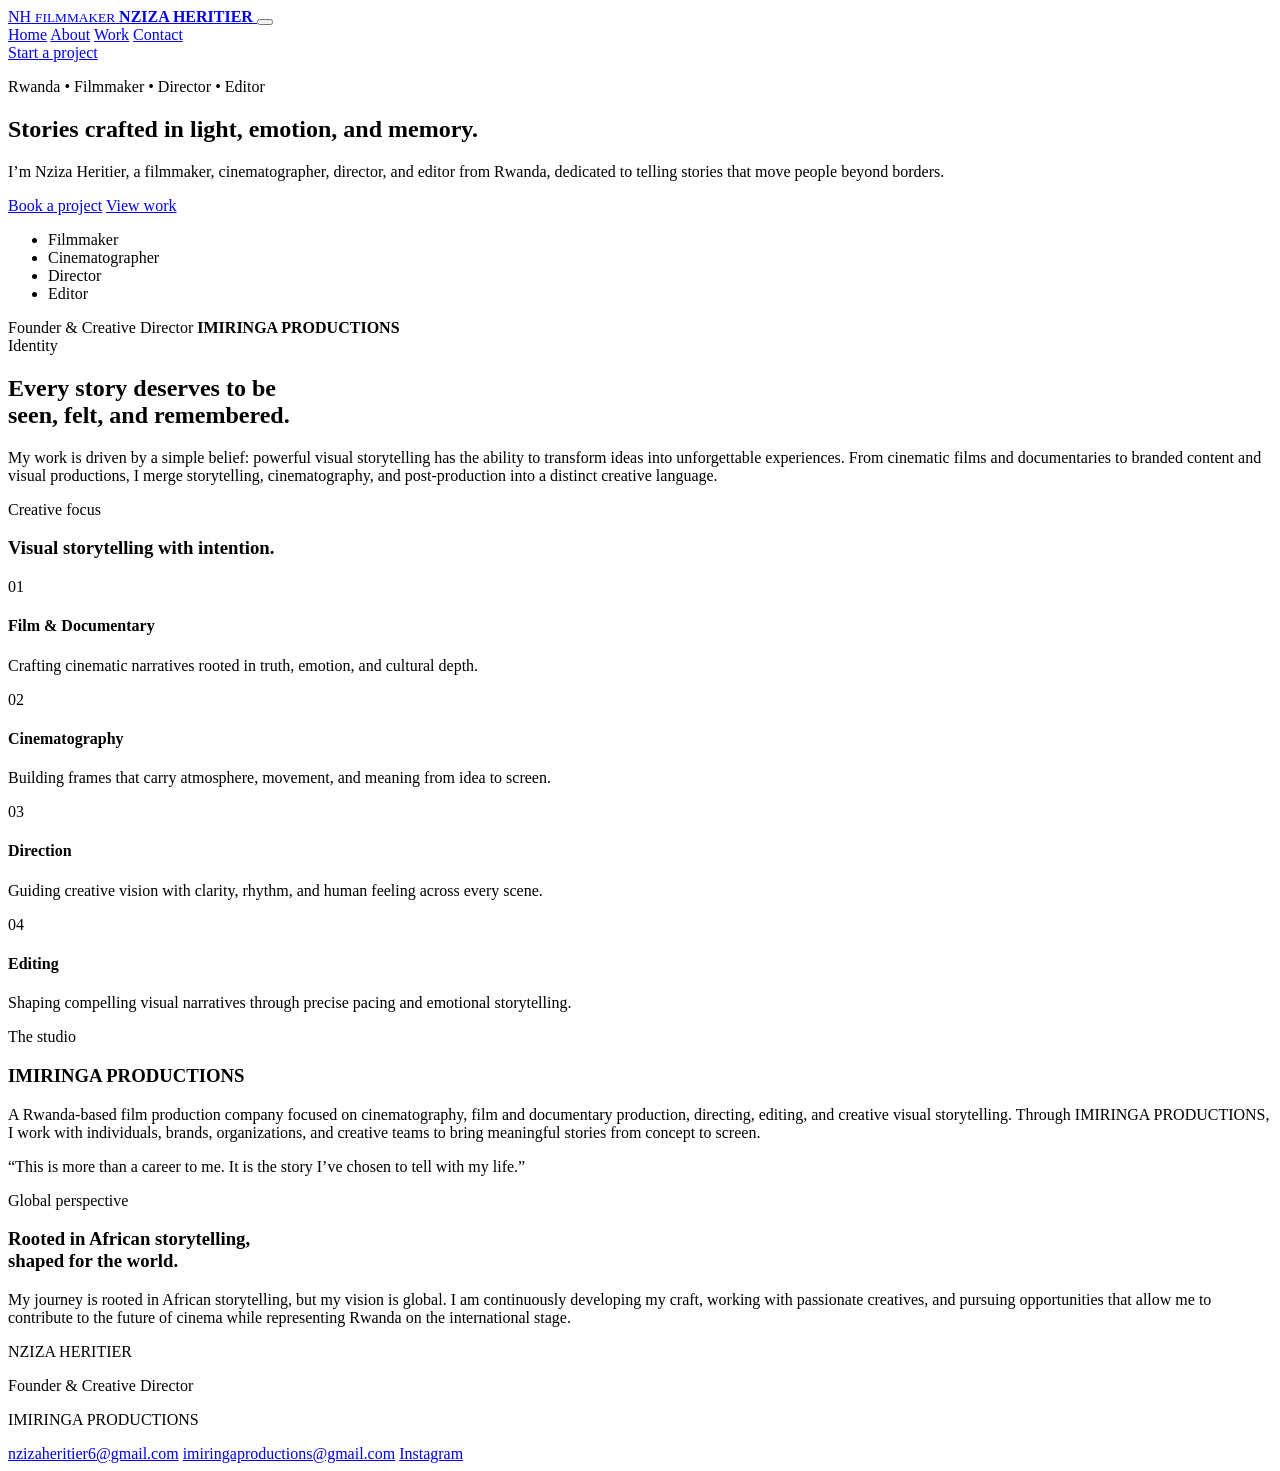
==== commit 9b1fdc1e: "Create a luxury cinematic personal website for Nziza Heritier with premium typography, motion effect" ====
--- a/index.html
+++ b/index.html
@@ -1,35 +1,189 @@
 <!doctype html>
 <html lang="en">
-<head>
-  <meta charset="UTF-8">
-  <meta name="viewport" content="width=device-width, initial-scale=1.0">
-  <meta name="description" content="Nziza Heritier — Rwandan filmmaker, cinematographer, director and editor. Founder of Imiringa Productions.">
-  <meta name="theme-color" content="#0c0c0b">
-  <title>Nziza Heritier — Filmmaker & Cinematographer</title>
-  <link rel="preconnect" href="https://fonts.googleapis.com">
-  <link rel="preconnect" href="https://fonts.gstatic.com" crossorigin>
-  <link href="https://fonts.googleapis.com/css2?family=DM+Mono:wght@400;500&family=Manrope:wght@400;500;600;700&family=Playfair+Display:ital,wght@0,500;0,600;1,500;1,600&display=swap" rel="stylesheet">
-  <link rel="stylesheet" href="styles.css">
-</head>
-<body>
-  <div class="noise"></div><div class="cursor"></div>
-  <header class="site-header">
-    <a class="logo" href="index.html"><span>NH</span><b>Nziza Heritier</b></a>
-    <button class="menu-toggle" aria-label="Toggle navigation"><i></i><i></i></button>
-    <nav class="site-nav"><a class="active" href="index.html">Home</a><a href="about.html">About</a><a href="work.html">Selected work</a><a href="contact.html">Contact</a></nav>
-    <a class="nav-cta" href="contact.html">Start a project <span>↗</span></a>
-  </header>
-  <main>
-    <section class="hero home-hero">
-      <div class="hero-content reveal"><p class="kicker">Rwanda · East Africa <span></span> 01 / 04</p><h1>Stories that<br><em>stay with you.</em></h1><p class="hero-desc">Filmmaker, cinematographer, director and editor crafting evocative images with a distinctly human pulse.</p><a class="text-link" href="work.html">Explore the work <span>↗</span></a></div>
-      <div class="hero-visual reveal delay-1"><div class="hero-image"></div><div class="image-meta"><span>IMIRINGA PRODUCTIONS</span><span>Creative studio / 2024</span></div></div>
-      <div class="scroll-cue"><span>Scroll to discover</span><i></i></div>
-    </section>
-    <section class="intro section-pad reveal"><p class="kicker">The intention</p><div class="intro-grid"><h2>Every story deserves<br>to be <em>seen, felt<br>and remembered.</em></h2><div><p class="large-copy">I create visual stories that connect audiences beyond borders — from cinematic films and documentaries to branded worlds and intimate portraits.</p><a class="text-link" href="about.html">Meet the filmmaker <span>↗</span></a></div></div></section>
-    <section class="dark-section section-pad selected"><div class="section-top reveal"><div><p class="kicker">A selection <span></span></p><h2>In the <em>frame</em></h2></div><a class="text-link light" href="work.html">View all work <span>↗</span></a></div><div class="project-grid"><a class="project-card project-a reveal" href="work.html"><div class="project-image"></div><div class="project-info"><span>01 / Documentary</span><h3>Echoes of home</h3><small>Director · Cinematographer</small></div></a><a class="project-card project-b reveal delay-1" href="work.html"><div class="project-image"></div><div class="project-info"><span>02 / Branded film</span><h3>Golden hour</h3><small>Director · Editor</small></div></a><a class="project-card project-c reveal delay-2" href="work.html"><div class="project-image"></div><div class="project-info"><span>03 / Portrait</span><h3>In their light</h3><small>Cinematographer</small></div></a></div></section>
-    <section class="closing section-pad reveal"><p class="kicker">From concept to screen</p><h2>Visual language<br>with a <em>human pulse.</em></h2><a class="round-link" href="contact.html">Let’s make<br>something <em>lasting</em> <b>↗</b></a></section>
-  </main>
-  <footer class="footer"><div class="footer-name">NZIZA<br><em>HERITIER</em></div><div><p class="kicker">Founder & Creative Director</p><p>IMIRINGA PRODUCTIONS</p></div><div><p class="kicker">Get in touch</p><a href="mailto:nzizaheritier6@gmail.com">nzizaheritier6@gmail.com</a><a href="https://www.instagram.com/heritier__nziza/" target="_blank" rel="noreferrer">Instagram ↗</a></div><small>© 2024 Nziza Heritier</small></footer>
-  <script src="script.js"></script>
-</body>
+  <head>
+    <meta charset="UTF-8" />
+    <meta name="viewport" content="width=device-width, initial-scale=1.0" />
+    <meta
+      name="description"
+      content="Nziza Heritier — Filmmaker, cinematographer, director and editor from Rwanda. Founder and creative director of IMIRINGA PRODUCTIONS."
+    />
+    <meta name="theme-color" content="#0b0c0f" />
+    <title>Nziza Heritier | Filmmaker & Cinematographer</title>
+    <link rel="preconnect" href="https://fonts.googleapis.com" />
+    <link rel="preconnect" href="https://fonts.gstatic.com" crossorigin />
+    <link
+      href="https://fonts.googleapis.com/css2?family=Cormorant+Garamond:wght@400;500;600;700&family=Manrope:wght@400;500;600;700;800&family=Syne:wght@400;500;600;700;800&display=swap"
+      rel="stylesheet"
+    />
+    <link rel="stylesheet" href="styles.css" />
+  </head>
+  <body>
+    <div class="page-noise"></div>
+    <div class="background-glow glow-one"></div>
+    <div class="background-glow glow-two"></div>
+
+    <header class="site-header">
+      <a class="brand" href="index.html" aria-label="Nziza Heritier home">
+        <span class="brand-mark">NH</span>
+        <span class="brand-text">
+          <small>FILMMAKER</small>
+          <strong>NZIZA HERITIER</strong>
+        </span>
+      </a>
+
+      <button class="menu-toggle" aria-label="Open navigation" aria-expanded="false">
+        <span></span>
+        <span></span>
+      </button>
+
+      <nav class="site-nav" aria-label="Main navigation">
+        <a class="active" href="index.html">Home</a>
+        <a href="about.html">About</a>
+        <a href="work.html">Work</a>
+        <a href="contact.html">Contact</a>
+      </nav>
+
+      <a class="nav-cta" href="contact.html">Start a project</a>
+    </header>
+
+    <main>
+      <section class="hero">
+        <div class="hero-copy reveal">
+          <p class="eyebrow">Rwanda • Filmmaker • Director • Editor</p>
+          <h1>
+            Stories crafted in
+            <span>light</span>, emotion, and memory.
+          </h1>
+          <p class="lead">
+            I’m Nziza Heritier, a filmmaker, cinematographer, director, and editor from Rwanda,
+            dedicated to telling stories that move people beyond borders.
+          </p>
+
+          <div class="cta-row">
+            <a class="button button-primary" href="contact.html">Book a project</a>
+            <a class="button button-secondary" href="work.html">View work</a>
+          </div>
+
+          <ul class="tag-list">
+            <li>Filmmaker</li>
+            <li>Cinematographer</li>
+            <li>Director</li>
+            <li>Editor</li>
+          </ul>
+        </div>
+
+        <div class="hero-visual reveal">
+          <div class="portrait-card">
+            <div class="portrait-photo" aria-label="Profile portrait placeholder"></div>
+            <div class="portrait-meta">
+              <span>Founder & Creative Director</span>
+              <strong>IMIRINGA PRODUCTIONS</strong>
+            </div>
+          </div>
+        </div>
+      </section>
+
+      <section class="section intro reveal">
+        <div class="section-label">Identity</div>
+        <div class="intro-grid">
+          <h2>
+            Every story deserves to be<br />
+            <span>seen, felt, and remembered.</span>
+          </h2>
+          <p>
+            My work is driven by a simple belief: powerful visual storytelling has the ability to
+            transform ideas into unforgettable experiences. From cinematic films and documentaries
+            to branded content and visual productions, I merge storytelling, cinematography, and
+            post-production into a distinct creative language.
+          </p>
+        </div>
+      </section>
+
+      <section class="section services reveal">
+        <div class="section-head">
+          <div class="section-label">Creative focus</div>
+          <h3>Visual storytelling with intention.</h3>
+        </div>
+
+        <div class="service-grid">
+          <article class="service-card">
+            <span class="service-index">01</span>
+            <h4>Film & Documentary</h4>
+            <p>Crafting cinematic narratives rooted in truth, emotion, and cultural depth.</p>
+          </article>
+
+          <article class="service-card">
+            <span class="service-index">02</span>
+            <h4>Cinematography</h4>
+            <p>Building frames that carry atmosphere, movement, and meaning from idea to screen.</p>
+          </article>
+
+          <article class="service-card">
+            <span class="service-index">03</span>
+            <h4>Direction</h4>
+            <p>Guiding creative vision with clarity, rhythm, and human feeling across every scene.</p>
+          </article>
+
+          <article class="service-card">
+            <span class="service-index">04</span>
+            <h4>Editing</h4>
+            <p>Shaping compelling visual narratives through precise pacing and emotional storytelling.</p>
+          </article>
+        </div>
+      </section>
+
+      <section class="section showcase reveal">
+        <div class="showcase-copy">
+          <div class="section-label">The studio</div>
+          <h3>IMIRINGA PRODUCTIONS</h3>
+          <p>
+            A Rwanda-based film production company focused on cinematography, film and documentary
+            production, directing, editing, and creative visual storytelling. Through IMIRINGA
+            PRODUCTIONS, I work with individuals, brands, organizations, and creative teams to bring
+            meaningful stories from concept to screen.
+          </p>
+        </div>
+
+        <div class="showcase-panel">
+          <p class="quote">
+            “This is more than a career to me. It is the story I’ve chosen to tell with my life.”
+          </p>
+        </div>
+      </section>
+
+      <section class="section statement reveal">
+        <div class="section-label">Global perspective</div>
+        <h3>
+          Rooted in African storytelling,<br />
+          shaped for the world.
+        </h3>
+        <p>
+          My journey is rooted in African storytelling, but my vision is global. I am continuously
+          developing my craft, working with passionate creatives, and pursuing opportunities that
+          allow me to contribute to the future of cinema while representing Rwanda on the
+          international stage.
+        </p>
+      </section>
+    </main>
+
+    <footer class="site-footer">
+      <div class="footer-brand">
+        <span>NZIZA</span>
+        <span>HERITIER</span>
+      </div>
+
+      <div class="footer-copy">
+        <p class="label">Founder & Creative Director</p>
+        <p>IMIRINGA PRODUCTIONS</p>
+      </div>
+
+      <div class="footer-links">
+        <a href="mailto:nzizaheritier6@gmail.com">nzizaheritier6@gmail.com</a>
+        <a href="mailto:imiringaproductions@gmail.com">imiringaproductions@gmail.com</a>
+        <a href="https://www.instagram.com/heritier__nziza/" target="_blank" rel="noreferrer">Instagram</a>
+      </div>
+    </footer>
+
+    <script src="script.js"></script>
+  </body>
 </html>
--- a/styles.css
+++ b/styles.css
@@ -1 +1,43 @@
-*{box-sizing:border-box;margin:0;padding:0}:root{--black:#0c0c0b;--paper:#e9e6df;--ink:#151513;--muted:#85827a;--gold:#b59b6a;--line:rgba(21,21,19,.17)}html{scroll-behavior:smooth}body{background:var(--paper);color:var(--ink);font-family:Manrope,Arial,sans-serif;font-size:14px;line-height:1.6;overflow-x:hidden}.noise{position:fixed;inset:0;pointer-events:none;opacity:.04;z-index:20;background-image:url("data:image/svg+xml,%3Csvg viewBox='0 0 180 180' xmlns='http://www.w3.org/2000/svg'%3E%3Cfilter id='n'%3E%3CfeTurbulence type='fractalNoise' baseFrequency='.8' numOctaves='4' stitchTiles='stitch'/%3E%3C/filter%3E%3Crect width='100%25' height='100%25' filter='url(%23n)' opacity='.8'/%3E%3C/svg%3E")}.cursor{position:fixed;width:14px;height:14px;border:1px solid var(--gold);border-radius:50%;pointer-events:none;z-index:30;transform:translate(-50%,-50%);transition:transform .15s ease,background .2s}.site-header{height:88px;padding:0 5vw;display:flex;align-items:center;justify-content:space-between;border-bottom:1px solid var(--line);position:relative;z-index:10}.logo{display:flex;align-items:center;gap:12px;text-decoration:none;color:var(--ink)}.logo span{font:500 15px 'DM Mono';border:1px solid var(--ink);width:34px;height:34px;display:grid;place-items:center}.logo b{font-size:12px;letter-spacing:.04em}.site-nav{display:flex;gap:35px}.site-nav a,.nav-cta{color:var(--ink);text-decoration:none;font-size:11px;text-transform:uppercase;letter-spacing:.13em;position:relative}.site-nav a:after{content:'';position:absolute;bottom:-9px;left:0;width:0;height:1px;background:var(--gold);transition:.3s}.site-nav a:hover:after,.site-nav a.active:after{width:100%}.nav-cta{border-left:1px solid var(--line);padding-left:28px}.nav-cta span,.text-link span{color:var(--gold);font-size:18px;margin-left:8px}.menu-toggle{display:none;background:none;border:0}.kicker{font:11px 'DM Mono';text-transform:uppercase;letter-spacing:.14em;color:var(--muted)}.kicker span{display:inline-block;width:38px;height:1px;background:var(--gold);vertical-align:middle;margin:0 12px}.hero{min-height:calc(100vh - 88px);position:relative;padding:9vh 10vw 11vh;display:flex;align-items:center;gap:7vw}.hero-content{width:43%;position:relative;z-index:1}.hero h1,.page-title h1,.contact-hero h1{font:500 clamp(54px,7.5vw,108px)/.91 'Playfair Display';letter-spacing:-.055em;margin:33px 0}.hero h1 em,.page-title h1 em,.contact-hero h1 em,h2 em{font-style:italic;color:#82715b}.hero-desc{max-width:330px;color:#57554f;margin:0 0 30px}.text-link{display:inline-block;color:var(--ink);font:11px 'DM Mono';text-transform:uppercase;letter-spacing:.1em;text-decoration:none;border-bottom:1px solid var(--ink);padding-bottom:8px}.hero-visual{height:min(66vh,680px);width:49%;position:relative}.hero-image,.about-photo{height:100%;background:linear-gradient(20deg,rgba(9,17,17,.5),transparent),url('https://images.unsplash.com/photo-1485846234645-a62644f84728?auto=format&fit=crop&w=1400&q=85') center/cover;filter:saturate(.65)}.hero-image:after{content:'';position:absolute;inset:0;background:linear-gradient(120deg,transparent 30%,rgba(200,160,80,.18))}.image-meta{display:flex;justify-content:space-between;position:absolute;bottom:-28px;left:0;right:0;font:10px 'DM Mono';color:var(--muted);text-transform:uppercase}.scroll-cue{position:absolute;bottom:5vh;left:5vw;display:flex;align-items:center;gap:15px;font:10px 'DM Mono';text-transform:uppercase;color:var(--muted);transform:rotate(-90deg);transform-origin:left}.scroll-cue i{display:block;width:45px;height:1px;background:var(--gold)}.section-pad{padding:125px 10vw}.intro-grid{display:grid;grid-template-columns:1.2fr .8fr;gap:9vw;margin-top:58px}.intro h2,.closing h2,.contact-note h2{font:500 clamp(38px,5vw,72px)/1 'Playfair Display';letter-spacing:-.04em}.large-copy{font:18px/1.6 'Playfair Display';max-width:420px;margin-bottom:35px}.dark-section{background:var(--black);color:var(--paper)}.selected{padding-top:110px}.section-top{display:flex;justify-content:space-between;align-items:end;margin-bottom:65px}.section-top h2{font:500 clamp(45px,6vw,76px)/.95 'Playfair Display';margin-top:24px}.light{color:var(--paper);border-color:#777}.project-grid{display:grid;grid-template-columns:1.15fr .85fr;gap:55px}.project-card{text-decoration:none;color:inherit}.project-card:nth-child(3){grid-column:1/2;margin-top:10px}.project-image{height:460px;background-position:center;background-size:cover;filter:grayscale(.3);transition:transform .7s,filter .7s}.project-card:hover .project-image{transform:scale(.97);filter:grayscale(0)}.project-b .project-image{height:340px;background-image:url('https://images.unsplash.com/photo-1500534623283-312aade485b7?auto=format&fit=crop&w=1000&q=85')}.project-a .project-image{background-image:url('https://images.unsplash.com/photo-1516035069371-29a1b244cc32?auto=format&fit=crop&w=1200&q=85')}.project-c .project-image{height:350px;background-image:url('https://images.unsplash.com/photo-1488426862026-3ee34a7d66df?auto=format&fit=crop&w=1000&q=85')}.project-info{padding-top:18px}.project-info span,.project-info small,.work-details span,.work-details small{font:10px 'DM Mono';text-transform:uppercase;letter-spacing:.1em;color:var(--muted)}.dark-section .project-info span,.dark-section .project-info small{color:#aaa}.project-info h3{font:500 31px 'Playfair Display';margin:7px 0}.closing{min-height:650px;position:relative}.closing h2{margin-top:45px}.round-link{position:absolute;right:15%;bottom:20%;width:180px;height:180px;border:1px solid var(--gold);border-radius:50%;display:grid;place-items:center;text-align:center;text-decoration:none;color:var(--ink);font:13px 'Playfair Display';line-height:1.2;transition:.4s}.round-link:hover{background:var(--gold);transform:rotate(10deg)}.round-link em{display:block}.round-link b{font:22px Manrope;display:block;color:var(--gold)}.footer{background:#d8d4cb;padding:55px 5vw 30px;display:grid;grid-template-columns:1.3fr 1fr 1.2fr auto;gap:30px;align-items:end}.footer-name{font:500 37px/.82 'Playfair Display';letter-spacing:-.04em}.footer-name em{font-style:italic;color:#7c6b54}.footer p:not(.kicker),.footer a{display:block;color:var(--ink);font-size:12px;text-decoration:none}.footer a{margin-top:5px}.footer small{font:10px 'DM Mono';color:var(--muted)}.page-hero{min-height:600px;padding:100px 10vw;display:flex;align-items:end;justify-content:space-between}.page-title h1{margin:30px 0 0}.about-photo{width:36%;height:430px;background-image:url('https://images.unsplash.com/photo-1535713875002-d1d0cf377fde?auto=format&fit=crop&w=900&q=85');background-position:center top}.about-layout{display:grid;grid-template-columns:1fr 1fr;gap:10vw;margin-top:55px}.about-lead p{font:11px 'DM Mono';letter-spacing:.12em;color:var(--gold)}.about-lead h2{font:500 42px/1.05 'Playfair Display';margin-top:24px}.about-text{max-width:530px}.about-text p{font-size:16px;line-height:1.75;margin-bottom:20px}.about-text strong{color:#8b7353}.values{padding-top:100px}.value-list{display:grid;grid-template-columns:repeat(3,1fr);gap:50px;margin-top:60px}.value-list span{font:11px 'DM Mono';color:var(--gold)}.value-list h3{font:500 31px 'Playfair Display';margin:18px 0 10px}.value-list p{color:#9b9992;max-width:220px}.work-hero{min-height:500px;background:linear-gradient(90deg,rgba(233,230,223,.9),rgba(233,230,223,.15)),url('https://images.unsplash.com/photo-1492619375914-88005aa9e8fb?auto=format&fit=crop&w=1800&q=80') center/cover}.work-list{padding-top:50px}.work-row{display:grid;grid-template-columns:34% 1fr auto;gap:6vw;align-items:center;padding:55px 0;border-bottom:1px solid var(--line)}.work-thumb{height:260px;background:center/cover;filter:saturate(.6);transition:.5s}.work-row:hover .work-thumb{filter:saturate(1);transform:scale(.98)}.work-one{background-image:url('https://images.unsplash.com/photo-1500530855697-b586d89ba3ee?auto=format&fit=crop&w=900&q=80')}.work-two{background-image:url('https://images.unsplash.com/photo-1519608487953-e999c86e7455?auto=format&fit=crop&w=900&q=80')}.work-three{background-image:url('https://images.unsplash.com/photo-1504593811423-6dd665756598?auto=format&fit=crop&w=900&q=80')}.work-details h2{font:500 45px 'Playfair Display';margin:11px 0}.work-details p{max-width:380px;color:#66635d;margin-bottom:25px}.arrow{font-size:28px;color:var(--gold)}.contact-hero{min-height:660px;padding-top:130px}.contact-hero h1{margin-bottom:28px}.contact-intro{font:19px 'Playfair Display';max-width:350px;color:#5e5a53}.contact-grid{border-top:1px solid var(--line);margin-top:90px;padding-top:25px;display:grid;grid-template-columns:repeat(3,1fr);gap:30px}.contact-link{display:block;color:var(--ink);font:500 16px 'Playfair Display';margin-top:13px;text-decoration:none}.contact-link span{color:var(--gold)}.contact-note{display:flex;justify-content:space-between;align-items:end}.contact-note>p{max-width:270px;color:#aaa}.reveal{opacity:0;transform:translateY(25px);transition:opacity .9s ease,transform .9s ease}.reveal.visible{opacity:1;transform:none}.delay-1{transition-delay:.18s}.delay-2{transition-delay:.34s}@media(max-width:760px){.site-header{height:75px}.site-nav{display:none;position:absolute;top:75px;left:0;right:0;background:var(--paper);padding:25px 8vw;flex-direction:column;gap:20px;border-bottom:1px solid var(--line)}.site-nav.open{display:flex}.nav-cta{display:none}.menu-toggle{display:block;width:30px}.menu-toggle i{display:block;height:1px;background:var(--ink);margin:6px}.hero{display:block;padding:70px 8vw 100px}.hero-content{width:100%}.hero h1{font-size:63px}.hero-visual{width:100%;height:55vh;margin-top:55px}.scroll-cue{display:none}.section-pad{padding:80px 8vw}.intro-grid,.about-layout{grid-template-columns:1fr;gap:40px}.project-grid{display:block}.project-card{display:block;margin-bottom:55px}.project-image,.project-c .project-image,.project-b .project-image{height:340px}.section-top{display:block}.section-top .text-link{margin-top:30px}.round-link{position:relative;right:auto;bottom:auto;margin:70px auto 0}.footer{grid-template-columns:1fr 1fr;padding:45px 8vw}.footer-name{grid-column:1/-1}.footer small{grid-column:1/-1}.page-hero{min-height:540px;padding:70px 8vw;display:block}.about-photo{width:100%;height:280px;margin-top:50px}.page-title h1{font-size:60px}.value-list{grid-template-columns:1fr;gap:30px}.work-row{grid-template-columns:1fr;gap:20px}.work-thumb{height:250px}.work-details h2{font-size:38px}.contact-hero{min-height:650px}.contact-grid{grid-template-columns:1fr;gap:28px}.contact-note{display:block}.contact-note>p{margin-top:35px}.cursor{display:none}}
+const nav = document.querySelector('.site-nav');
+const menuToggle = document.querySelector('.menu-toggle');
+
+if (menuToggle && nav) {
+  menuToggle.addEventListener('click', () => {
+    nav.classList.toggle('open');
+    const expanded = menuToggle.getAttribute('aria-expanded') === 'true';
+    menuToggle.setAttribute('aria-expanded', String(!expanded));
+  });
+}
+
+const revealItems = document.querySelectorAll('.reveal');
+
+if ('IntersectionObserver' in window) {
+  const observer = new IntersectionObserver(
+    (entries) => {
+      entries.forEach((entry) => {
+        if (entry.isIntersecting) {
+          entry.target.classList.add('visible');
+          observer.unobserve(entry.target);
+        }
+      });
+    },
+    { threshold: 0.18 }
+  );
+
+  revealItems.forEach((item) => observer.observe(item));
+} else {
+  revealItems.forEach((item) => item.classList.add('visible'));
+}
+
+const heroVisual = document.querySelector('.portrait-card');
+if (heroVisual && window.matchMedia('(pointer: fine)').matches) {
+  window.addEventListener('pointermove', (event) => {
+    const x = (event.clientX / window.innerWidth - 0.5) * 10;
+    const y = (event.clientY / window.innerHeight - 0.5) * 14;
+    heroVisual.style.transform = `perspective(1000px) rotateY(${x}deg) rotateX(${y * -1}deg) translateY(-4px)`;
+  });
+
+  window.addEventListener('pointerleave', () => {
+    heroVisual.style.transform = 'perspective(1000px) rotateY(-8deg) rotateX(6deg)';
+  });
+}
